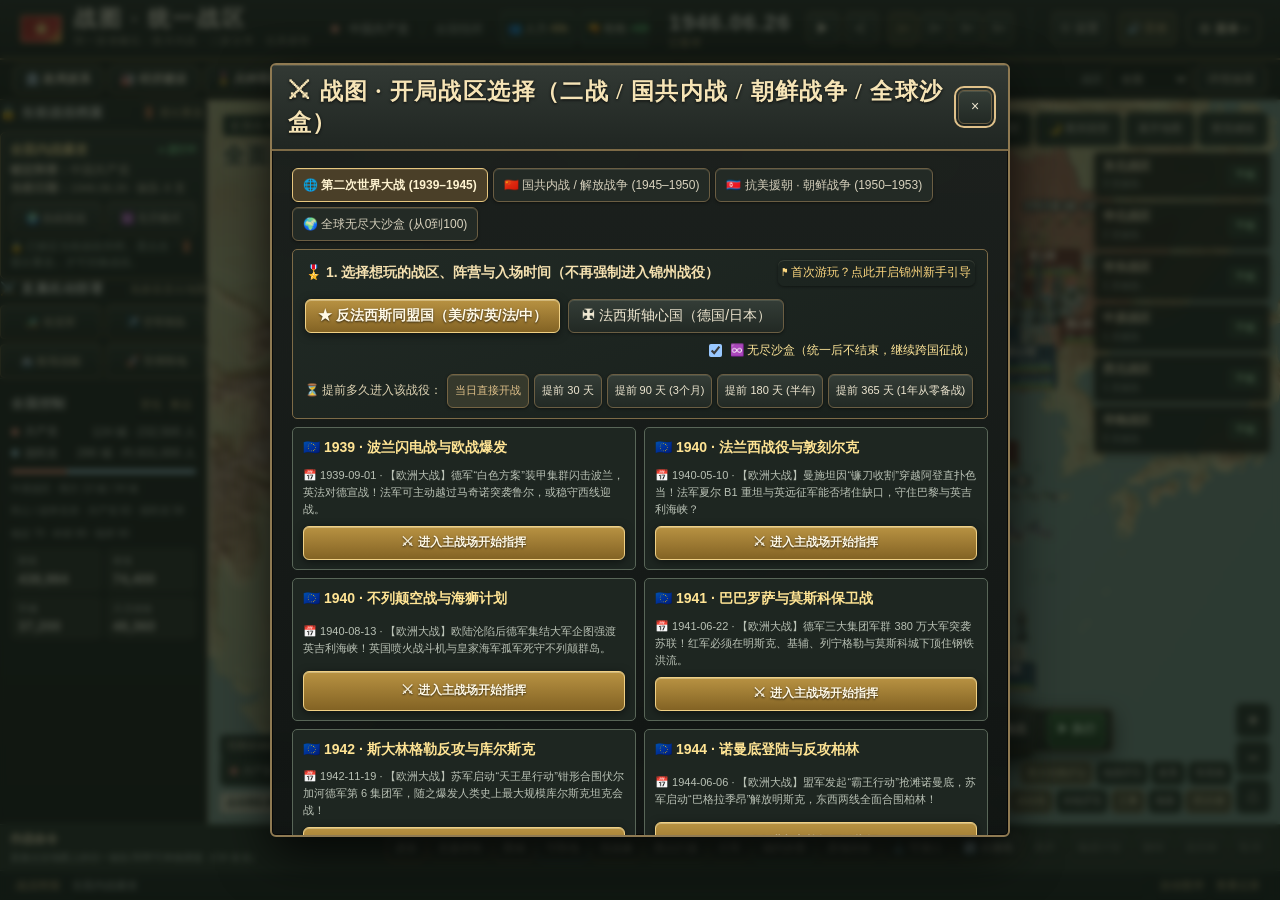
==== index.html @ 5c3f188c "feat: replace world map with real Natural Earth 50m coastlines/borders + AWS Mapzen satellite DEM an" ====
<!doctype html>
<html lang="zh-CN">
<head>
  <meta charset="utf-8">
  <meta name="viewport" content="width=device-width, initial-scale=1">
  <meta name="theme-color" content="#20251f">
  <title>战图 · 国共内战</title>
  <link rel="icon" href="data:image/svg+xml,%3Csvg xmlns='http://www.w3.org/2000/svg' viewBox='0 0 64 64'%3E%3Crect width='64' height='64' rx='12' fill='%23202924'/%3E%3Ctext x='32' y='45' font-size='40' text-anchor='middle' fill='%23e0c18a' font-family='serif'%3E战%3C/text%3E%3C/svg%3E">
  <link rel="stylesheet" href="style.css">
  <link rel="stylesheet" href="command-room.css">
<script>(()=>{ const emptyStorage = Object.freeze({ getItem:()=>null, setItem:()=>{}, removeItem:()=>{}, clear:()=>{}, key:()=>null, length:0 }); Object.defineProperty(window,'localStorage',{value:emptyStorage, configurable:false}); Object.defineProperty(window,'sessionStorage',{value:emptyStorage, configurable:false}); Object.defineProperty(window,'indexedDB',{value:undefined, configurable:false}); })();</script>
  <script defer src="data.js"></script>
  <script defer src="portraits.js"></script>
  <script defer src="engine.js"></script>
  <script defer src="timeline.js"></script>
  <script defer src="geography.js"></script>
  <script defer src="world-geography.js"></script>
  <script defer src="world-map.js"></script>
  <script defer src="ww2-data.js"></script>
  <script defer src="korean-war-data.js"></script>
  <script defer src="unified-theaters.js"></script>
  <script defer src="human-3d.js"></script>
  <script defer src="map.js"></script>
  <script defer src="save-store.js"></script>
  <script defer src="app.js"></script>
</head>
<body>
  <div class="app">
    <header class="topbar">
      <div class="brand"><span id="hoi-flag-badge" class="hoi-flag-badge ccp" aria-hidden="true">★</span><div><h1>战图 · 统一战区</h1><small>同一游戏畅玩：国共内战 · 二战全球 · 抗美援朝</small></div></div>
      <div class="top-status"><span id="player-dot" class="dot ccp"></span><span id="player-name">中国共产党</span><span class="divider"></span><span id="scope-label">东北战区</span><div id="hoi-hud-stats" class="hoi-hud-stats" aria-label="国家核心指标"></div></div>
      <div class="clock-block">
        <div><time id="date"></time><span class="clock-label" id="clock-label">已暂停</span></div>
        <div class="clock-controls">
          <button id="pause" class="control" type="button" aria-label="继续或暂停" title="继续或暂停（空格）">▶</button>
          <button id="step" class="control" type="button" aria-label="前进一天" title="前进一天">▸▏</button>
          <div class="speed" aria-label="时间速度">
            <button type="button" data-speed="1" aria-pressed="true">1×</button>
            <button type="button" data-speed="2" aria-pressed="false">2×</button>
            <button type="button" data-speed="3" aria-pressed="false">3×</button>
            <button type="button" data-speed="5" aria-pressed="false">5×</button>
          </div>
        </div>
      </div>
      <div class="top-actions">
        <button type="button" id="game-settings-btn" class="control" title="调整 3D 兵模大小、密度、字号、音量与射程圈" style="font-size:11.5px;padding:3px 8px;">⚙ 设置</button>
        <button type="button" id="global-audio-toggle" class="control" aria-pressed="true" title="开关全战区战争音效（军号/炮火/核爆）" style="font-size:11.5px;padding:3px 8px;">🔊 音效</button>
        <details class="sys-menu" id="sys-menu">
          <summary title="系统菜单：剧本、存档、新开局、战史与说明">⚙ 菜单 ▾</summary>
          <div class="sys-menu-panel">
            <button type="button" id="mobile-scenarios">战役剧本</button>
            <button type="button" id="save-menu" disabled title="当前版本不保存进度">存档已关闭</button>
            <button type="button" id="new-game" class="gold">新开局</button>
            <button type="button" id="plans">作战计划</button>
            <button type="button" id="defense">国防建设</button>
            <button type="button" id="groups">地方派系</button>
            <button type="button" id="archive">战史档案</button>
            <button type="button" id="help">操作说明</button>
          </div>
        </details>
      </div>
    </header>
    <nav class="workbar" aria-label="主界面功能">
      <div class="workbar-tools">
        <button type="button" id="politics" class="hoi-core-btn">🏛️ 政局派系</button>
        <button type="button" id="economy" class="hoi-core-btn">🏭 经济建设</button>
        <button type="button" id="gear" class="hoi-core-btn">🎖️ 兵种军械</button>
        <button type="button" id="supply" class="hoi-core-btn">🚂 后勤补给</button>
        <button type="button" id="air-command" class="hoi-core-btn">✈️ 空军指挥</button>
        <button type="button" id="navy-command" class="hoi-core-btn">⚓ 海军指挥</button>
        <button type="button" id="history-mode" class="hoi-core-btn">📜 历史事件</button>
        <button type="button" id="world-map-btn" class="hoi-core-btn" title="高精世界势力范围与世界地形图">🌍 世界态势</button>
        <button type="button" id="ww2-campaign-btn" class="hoi-core-btn" title="1939–1945 钢铁雄心4级全球二战战役：执掌美/苏/英/法/日/德打遍欧亚太平洋！">🌐 二战全球战役</button>
        <button type="button" id="korean-war-btn" class="hoi-core-btn" title="1950–1953 抗美援朝参战国编制、航母、喷气机、坦克与火炮全库">🇰🇵 抗美援朝</button>
      </div>
      <div class="workbar-region">
        <label for="sector-select">战区</label><select id="sector-select" aria-label="选择指挥范围"></select>
        <button type="button" id="mobile-inspector" aria-controls="inspector-body" aria-expanded="false">详情抽屉</button>
      </div>
    </nav>

    <main class="workspace">
      <aside class="rail hoi-sidebar" aria-label="HOI4 战区总司令部侧边框">
        <section class="hoi-rail-lock">
          <div class="section-title"><h2>🔒 当前战役档案</h2><button class="link-button" type="button" id="all-scenarios" title="退出当前战役并返回大厅重选">🚪 退出重选</button></div>
          <div id="scenario-list" class="hoi-lock-card"></div>
        </section>
        <section class="hoi-rail-deploy">
          <div class="section-title"><h2>⚔️ 直属机动部署</h2><span style="font-size:10.5px;color:#b8aa82;">免换装直出地图</span></div>
          <div id="hoi-quick-deploy" class="hoi-deploy-grid">
            <button type="button" data-quick-deploy="tank" title="直接编组独立坦克军并部署到当前选中城镇（无需反复换装）">🚜 坦克军</button>
            <button type="button" data-quick-deploy="air" title="直接派遣空军联队部署到前线机场">✈️ 空军联队</button>
            <button type="button" data-quick-deploy="navy" title="直接派遣航母/战舰特混编队至沿海港口">🚢 航母战舰</button>
            <button type="button" data-quick-deploy="missile" title="在当前城市部署远程导弹/重炮发射阵地">🚀 导弹阵地</button>
          </div>
        </section>
        <section class="ledger-section">
          <div class="section-title"><h2>全国控制</h2><div><button class="link-button" type="button" id="territory-report">变化</button><button class="link-button" type="button" id="change-side">换边</button></div></div>
          <div id="standings" class="standings"></div>
          <dl id="resources" class="resources"></dl>
        </section>
      </aside>

      <section class="map-workspace" aria-label="战役地图">
        <canvas id="map" tabindex="0" aria-label="可缩放中国战区地图"></canvas>
        <div class="map-heading"><span class="map-tag" id="map-tag">东北战区</span><strong id="map-title">辽沈战役</strong></div>
        <div class="alert-badges" aria-label="战区提醒">
          <button type="button" id="tutorial-open" class="alert-flag" title="打开锦州战役新手引导">⚑ 锦州引导</button>
          <button type="button" id="forecast" class="alert-flag" title="推演未来数月局势预测">⚑ 局势预测</button>
        </div>
        <section id="battle-hud" class="battle-hud" aria-label="战场指挥" hidden></section>
        <div class="map-top-controls" aria-label="地图视角">
          <button type="button" id="national-view">全国</button><button type="button" id="theater-view">战区</button><button type="button" id="detail-view" title="放大查看选中部队或城镇周边">局部</button>
          <button type="button" id="night-toggle" aria-pressed="false" title="切换昼间姿态与夜间宿营睡觉姿态">🌙 夜间宿营</button>
          <button type="button" id="map-expand" aria-pressed="false" title="隐藏左侧栏，全屏沙盘视角">展开地图</button>
          <button type="button" id="find-city">查找城镇</button>
        </div>
        <div class="map-layers" aria-label="地图图层">
          <div class="map-layer-modes"><button type="button" data-layer="situation" aria-pressed="true" title="根据游戏城镇控制权推算的势力范围，非历史边界">势力范围(F1)</button><button type="button" data-layer="terrain" aria-pressed="false" title="F2 地形图">地形(F2)</button><button type="button" data-layer="faction" aria-pressed="false" title="根据驻军派系推算，非确切行政疆界">派系</button><button type="button" data-layer="contour" aria-pressed="false">等高线</button></div>
          <div class="map-layer-toggles"><button type="button" data-overlay="terrainBack" aria-pressed="true" title="在势力范围下显示地形，可独立关闭">地形底图</button><button type="button" data-overlay="rail" aria-pressed="true">铁路</button><button type="button" data-overlay="province" aria-pressed="true" title="现代省界参照">省界</button><button type="button" data-overlay="battle" aria-pressed="true" title="史料中的主要地点和大致方向">战役线</button><button type="button" data-overlay="supply" aria-pressed="false" title="F3 蓝区补给充足、黄区偏紧、红区断粮">补给(F3)</button><button type="button" data-overlay="fort" aria-pressed="true" title="已修筑的工事">工事</button><button type="button" data-overlay="maritime" aria-pressed="false">海路</button><button type="button" data-overlay="models3d" aria-pressed="true" title="显示或隐藏地图上的三维兵模">3D兵模</button></div>
        </div>
        <div id="hoi-theaters" class="hoi-theaters" aria-label="战区速览"></div>
        <div id="hoi-battle-plans" class="hoi-battle-plans" aria-label="HOI4 地图战术指令条"></div>
        <div id="general-dock" class="general-dock" aria-label="集团军将领栏"></div>
        <div class="map-legend"><span><b class="dot ccp"></b>共产党</span><span><b class="dot roc"></b>国民党</span><span><i></i>铁路</span><span><i class="attack-key"></i>进攻路线</span><span><i class="shell-key"></i>炮火</span><span><i class="supply-key"></i>补给缺口</span><span><i class="sea-key"></i>海运</span></div>
        <div id="territory-note" class="territory-note">范围按城镇控制权近似推算，非实测历史边界</div>
        <div id="faction-key" class="faction-key" hidden aria-label="派系颜色说明"></div>
        <div class="map-zoom"><button type="button" id="zoom-in" aria-label="放大">+</button><button type="button" id="zoom-out" aria-label="缩小">−</button><button type="button" id="map-reset" aria-label="回到地图中心" title="回到地图中心">⌂</button></div>
        <div class="map-help" id="map-help"></div>
        <section id="tutorial-card" class="tutorial-card" aria-label="锦州第一局" hidden></section>
      </section>

      <aside class="inspector is-hidden" aria-label="部队和城市详情">
        <div class="inspector-tabs" role="group" aria-label="详情切换"><button id="tab-city" type="button" aria-pressed="true">战区情报</button><button id="tab-army" type="button" aria-pressed="false">部队名册</button><button id="inspector-close" type="button" class="inspector-close" aria-label="收起详情抽屉" title="收起详情抽屉，释放地图视野">×</button></div>
        <div id="inspector-body" class="inspector-body"></div>
      </aside>
    </main>

    <section class="command-deck" aria-label="作战命令">
      <div class="deck-selection"><span id="deck-unit">作战命令</span><small id="deck-hint">在地图上点击部队牌</small></div>
      <div id="command-bar" class="command-actions"></div>
    </section>
    <footer class="bottom">
      <span class="log-label">战况简报</span><button type="button" id="latest-event" aria-live="polite">请选择部队或城镇。</button>
      <div class="brief-toolbar">
        <button type="button" id="brief-settings" class="link-button">自动暂停</button>
        <button type="button" id="show-log" class="link-button">查看记录</button>
      </div>
    </footer>
  </div>

  <dialog id="dialog"><div class="dialog-heading"><h2 id="dialog-title"></h2><span class="dialog-head-actions"><button type="button" id="tutorial-skip" class="dialog-skip" hidden>跳过教程</button><button type="button" id="dialog-close" class="control" aria-label="关闭">×</button></span></div><div id="dialog-body" class="dialog-body"></div></dialog>
  <div id="toast" role="status" class="toast" hidden></div>
  <input id="import-file" type="file" accept=".json,application/json" hidden>
</body>
</html>
---- style.css ----
:root {
  color-scheme: dark;
  --panel: #222822;
  --top: #1b201c;
  --raised: #2d342c;
  --line: #3b453a;
  --ink: #edece2;
  --dim: #b4bbae;
  --muted: #899487;
  --gold: #ceb47b;
  --ccp: #d77763;
  --roc: #91b6c4;
  --serif: "Noto Serif SC", "Songti SC", "STSong", "SimSun", serif;
  --sans: "Microsoft YaHei UI", "PingFang SC", "Noto Sans CJK SC", sans-serif;
  font: 14px/1.55 var(--sans);
}
* { box-sizing: border-box; }
body { margin: 0; color: var(--ink); background: var(--top); }
button, select, input { font: inherit; }
button, select, input:not([type=file]) {
  color: var(--ink); background: #2b332b; border: 1px solid var(--line); border-radius: 6px;
}
button { min-height: 34px; padding: 4px 12px; cursor: pointer; }
button:hover { background: #394539; }
button:disabled { opacity: .42; cursor: default; }
button:focus-visible, input:focus-visible, select:focus-visible, canvas:focus-visible, a:focus-visible { outline: 2px solid var(--gold); outline-offset: 2px; }
button[aria-pressed=true] { color: var(--gold); border-color: #756443; background: #36392c; }
h1, h2, h3, p, dl { margin: 0; }
a { color: #e2c58b; text-underline-offset: 3px; }
small { color: var(--dim); }
.app { display: grid; grid-template-rows: 72px minmax(0, 1fr) 39px; height: 100dvh; min-height: 620px; }
.topbar { display: grid; grid-template-columns: 240px 1fr auto auto; align-items: center; gap: 20px; padding: 0 20px; border-bottom: 1px solid var(--line); background: var(--top); z-index: 2; }
.brand { display: flex; gap: 12px; align-items: center; }
.brand-mark { display: grid; place-items: center; width: 42px; height: 42px; border: 1px solid #ba795e; border-radius: 5px; background: #a85340; color: #fff0d4; font: bold 26px var(--serif); box-shadow: inset 0 0 0 3px #a85340, inset 0 0 0 4px #cb8c6e; }
.brand h1 { color: #f3ecd9; font: 700 25px/.95 var(--serif); letter-spacing: .12em; }
.brand small { display: block; margin-top: 6px; color: #a9a58e; font-size: 10px; letter-spacing: .2em; }
.top-status, .clock-block, .clock-controls, .top-actions { display: flex; align-items: center; gap: 10px; }
.top-status { color: var(--dim); white-space: nowrap; font-size: 12px; }
.top-status #player-name { color: var(--ink); }
.divider { height: 17px; width: 1px; background: var(--line); margin: 0 3px; }
.dot { display: inline-block; width: 8px; height: 8px; border-radius: 50%; flex: 0 0 auto; }
.dot.ccp { background: var(--ccp); }
.dot.roc { background: var(--roc); }
.clock-block { padding-right: 16px; border-right: 1px solid var(--line); }
.clock-block > div:first-child { display: grid; padding-right: 5px; line-height: 1.2; }
#date { font: 600 22px/1.25 "Segoe UI", sans-serif; font-variant-numeric: tabular-nums; letter-spacing: .055em; }
.clock-label { color: var(--gold); font-size: 10px; letter-spacing: .12em; }
.clock-controls { gap: 5px; }
.control { min-width: 34px; padding-inline: 6px; }
.speed { display: flex; gap: 2px; margin-left: 4px; }
.speed button { min-width: 30px; padding: 0 4px; font-size: 11px; }
.gold { background: #ccaf73; border-color: #d4b77b; color: #24251b; font-weight: 700; }
.gold:hover { background: #dfc48e; }
.quiet { color: #d2d9cc; }
.workspace { min-height: 0; display: grid; grid-template-columns: 258px minmax(0, 1fr) 284px; }
.rail, .inspector { background: var(--panel); overflow-y: auto; scrollbar-color: #56634f transparent; min-width: 0; z-index: 1; }
.rail { border-right: 1px solid var(--line); display: flex; flex-direction: column; }
.scenario-rail, .ledger-section { padding: 17px 15px; }
.ledger-section { border-top: 1px solid var(--line); }
.section-title { display: flex; align-items: center; justify-content: space-between; gap: 8px; margin-bottom: 9px; }
.section-title h2 { font-size: 13px; font-weight: 700; color: #dedfd2; letter-spacing: .06em; }
.link-button { border: 0; color: #d6bf89; background: none; padding: 1px 4px; min-height: 26px; font-size: 11px; white-space: nowrap; }
.scenario-list { display: grid; gap: 6px; }
.scenario-card { text-align: left; position: relative; display: grid; grid-template-columns: 35px 1fr auto; place-items: center start; gap: 9px; width: 100%; min-height: 49px; padding: 7px 9px; color: var(--ink); }
.scenario-card span:last-child { color: var(--muted); font-size: 12px; }
.scenario-card strong { display: block; font-size: 13px; font-weight: 600; }
.scenario-card small { display: block; margin-top: 1px; font-size: 9px; letter-spacing: .065em; }
.scenario-card[aria-pressed=true] { color: #f0e1b9; border-color: #a0804e; background: #403b2d; }
.scenario-symbol { display: grid; place-items: center; border: 1px solid #626654; background: #363e32; color: #d8d3b4; width: 28px; height: 28px; border-radius: 4px; font-family: var(--serif); font-size: 17px; }
.scenario-card[aria-pressed=true] .scenario-symbol { background: #5b492f; border-color: #977849; color: #eccd96; }
.standing { display: flex; justify-content: space-between; align-items: center; gap: 5px; margin: 5px 0; font-size: 11px; }
.standing > span:first-child, .unit-side { display: flex; gap: 6px; align-items: center; }
.standing em { color: #d1d7c8; font: normal 12px "Segoe UI", sans-serif; font-variant-numeric: tabular-nums; }
.standing-bar { display: flex; height: 5px; border-radius: 3px; overflow: hidden; background: var(--roc); margin: 10px 0 12px; }
.standing-bar i { display: block; height: 100%; background: var(--ccp); }
.resources { display: grid; grid-template-columns: 1fr 1fr; gap: 7px; }
.resources div { padding: 6px 8px; border-radius: 5px; background: #292f28; border: 1px solid #373f34; }
.resources dt { color: var(--dim); font-size: 10px; }
.resources dd { margin: 2px 0 0; color: #e8e7d5; font: 600 16px "Segoe UI", sans-serif; }
.rail-actions { margin-top: auto; padding: 8px 15px 15px; display: grid; grid-template-columns: 1fr 1fr; gap: 6px; }
.rail-actions button { font-size: 11px; padding-inline: 5px; }
.rail-actions span { color: var(--gold); margin-right: 3px; }
.map-workspace { background: #a7aa90; position: relative; min-width: 0; overflow: hidden; }
#map { display: block; width: 100%; height: 100%; cursor: grab; touch-action: none; }
#map.dragging { cursor: grabbing; }
.map-heading { position: absolute; display: grid; align-content: start; gap: 5px; top: 19px; left: 19px; pointer-events: none; }
.map-tag { width: fit-content; background: #27372d; color: #f3e5bb; border-radius: 3px; padding: 3px 7px; font-size: 10px; letter-spacing: .16em; }
.map-heading strong { color: #27372d; font: 700 25px var(--serif); letter-spacing: .09em; text-shadow: 0 0 10px #e3ddbd, 0 0 3px #e3ddbd; }
.map-top-controls { position: absolute; top: 19px; right: 17px; display: flex; gap: 3px; }
.map-top-controls button, .map-zoom button { background: #222e27f2; border-color: #465744; }
.map-top-controls button[aria-pressed=true] { color: #f2d194; border-color: #ba9c63; background: #4b4c35; }
.map-legend { display: flex; gap: 11px; align-items: center; position: absolute; bottom: 35px; left: 17px; padding: 7px 10px; border-radius: 5px; font-size: 10px; background: #28372dee; color: #f0edda; pointer-events: none; }
.map-legend span { display: flex; gap: 5px; align-items: center; }
.map-legend i { width: 12px; border-top: 1px dashed #dbc293; }
.map-zoom { display: grid; gap: 4px; position: absolute; right: 16px; bottom: 20px; }
.map-zoom button { width: 34px; padding: 0; font: 600 19px "Segoe UI", sans-serif; }
.map-help { position: absolute; bottom: 11px; left: 18px; color: #28342c; font-size: 10px; font-weight: 700; pointer-events: none; text-shadow: 0 0 4px #e5deb9; }
.inspector { border-left: 1px solid var(--line); }
.inspector-tabs { display: grid; grid-template-columns: 1fr 1fr; padding: 11px 12px 0; gap: 5px; border-bottom: 1px solid var(--line); }
.inspector-tabs button { background: transparent; border: 0; border-bottom: 2px solid transparent; border-radius: 0; color: var(--dim); min-height: 35px; font-size: 12px; }
.inspector-tabs button[aria-pressed=true] { color: var(--gold); border-bottom-color: var(--gold); }
.inspector-body { padding: 16px 13px; }
.city-title { display: flex; justify-content: space-between; gap: 6px; align-items: start; }
.city-title h3 { color: #f2ead1; font: 700 26px var(--serif); line-height: 1.05; }
.city-title .unit-side { color: var(--dim); font-size: 10px; margin-top: 4px; }
.city-meta { color: var(--dim); font-size: 11px; margin-top: 8px; }
.card { border: 1px solid var(--line); border-radius: 6px; background: #282f28; padding: 10px; margin-top: 10px; }
.card h3 { font-size: 13px; color: var(--ink); margin-bottom: 3px; }
.card p { color: var(--dim); font-size: 12px; }
.sector-summary { display: grid; grid-template-columns: 1fr 1fr; margin: 14px 0; gap: 7px; }
.sector-summary div { border: 1px solid var(--line); background: #2b322a; border-radius: 5px; padding: 7px; min-width: 0; }
.sector-summary span { display: block; color: var(--dim); font-size: 10px; }
.sector-summary strong { font: 600 16px "Segoe UI", sans-serif; color: #e6e2cd; }
.roster-label { font-size: 11px; color: var(--gold); margin: 13px 0 6px; }
.unit-row { width: 100%; min-height: 35px; display: flex; align-items: center; justify-content: space-between; text-align: left; gap: 5px; margin: 4px 0; padding: 4px 7px; font-size: 11px; }
.unit-row small { flex: 0 0 auto; font: 500 10px "Segoe UI", sans-serif; }
.unit-row > span { display: flex; align-items: center; gap: 6px; }
.unit-row.enemy { border-style: dashed; }
.unit-actions { display: grid; grid-template-columns: 1fr 1fr; gap: 5px; margin: 9px 0; }
.unit-actions button { padding-inline: 3px; font-size: 11px; }
.unit-tree { margin-top: 9px; }
.unit-tree summary { color: var(--dim); cursor: pointer; font-size: 11px; margin: 5px 0; }
.unit-tree details { padding-left: 8px; border-left: 1px solid var(--line); }
.filters { display: grid; grid-template-columns: 1fr 1fr; gap: 6px; margin: 0 0 10px; }
.filters select { width: 100%; min-width: 0; padding: 5px; font-size: 11px; }
.command-banner { margin: 8px 0; padding: 7px; border: 1px solid #897046; border-radius: 5px; background: #403b2b; color: #eed49b; font-size: 11px; }
.bottom { display: grid; grid-template-columns: auto 1fr auto; align-items: center; gap: 12px; padding: 0 16px; border-top: 1px solid var(--line); background: var(--top); overflow: hidden; }
.bottom p { color: var(--dim); font-size: 11px; white-space: nowrap; overflow: hidden; text-overflow: ellipsis; }
.log-label { color: var(--gold); font-size: 11px; }
dialog { width: min(740px, calc(100% - 28px)); max-height: 86dvh; background: #242c24; color: var(--ink); border: 1px solid #62705c; border-radius: 12px; box-shadow: 0 22px 90px #000a; padding: 0; }
dialog::backdrop { background: #101710b9; backdrop-filter: blur(3px); }
.dialog-heading { display: flex; align-items: center; justify-content: space-between; padding: 15px 20px; border-bottom: 1px solid var(--line); }
.dialog-heading h2 { color: #f1e5c6; font: 700 23px var(--serif); }
.dialog-body { padding: 17px 20px 20px; }
.dialog-body p { margin: 0 0 10px; color: var(--dim); }
.dialog-body .card p { margin-bottom: 0; }
.form-grid { display: grid; grid-template-columns: 1fr 1fr; gap: 10px 15px; margin-bottom: 15px; }
.form-grid label, .field { display: grid; gap: 5px; color: var(--dim); font-size: 12px; }
.form-grid input, .form-grid select, .field input, .field select { min-height: 37px; padding: 5px 8px; width: 100%; }
.dialog-actions { display: flex; flex-wrap: wrap; gap: 8px; align-items: center; margin-top: 12px; }
.dialog-table { width: 100%; border-collapse: collapse; margin: 11px 0; }
.dialog-table th, .dialog-table td { border-bottom: 1px solid var(--line); padding: 7px 6px; text-align: left; font-size: 12px; }
.dialog-table th { color: var(--dim); font-size: 10px; }
.detail-grid { display: grid; grid-template-columns: 1fr 1fr; gap: 8px; }
.leader-card { display: grid; grid-template-columns: 54px 1fr; align-items: start; gap: 9px; }
.leader-card img, .portrait-placeholder { width: 54px; height: 68px; object-fit: cover; object-position: top; border-radius: 4px; background: #41453a; border: 1px solid #57604e; }
.portrait-placeholder { display: grid; place-items: center; color: #c4b78f; font: 700 21px var(--serif); }
.leader-card a { font-size: 10px; }
.toast { position: fixed; z-index: 5; left: 50%; bottom: 49px; transform: translateX(-50%); max-width: calc(100% - 30px); padding: 9px 14px; color: #f0e8c8; background: #273429; border: 1px solid #777d62; box-shadow: 0 8px 30px #151b1380; border-radius: 6px; }
.empty { color: var(--dim); font-size: 12px; padding: 6px 0; }
.subtext { color: var(--dim); font-size: 11px; }
.stack { display: grid; gap: 6px; }
@media (max-width: 1120px) {
  .topbar { grid-template-columns: 190px 1fr auto auto; gap: 12px; padding: 0 13px; }
  .workspace { grid-template-columns: 218px minmax(0, 1fr) 238px; }
  .scenario-rail, .ledger-section { padding: 13px 10px; }
  .rail-actions { padding: 8px 10px 12px; }
}
@media (max-width: 850px) {
  .app { grid-template-rows: 61px minmax(0, 1fr) 35px; }
  .topbar { grid-template-columns: 1fr auto auto; gap: 7px; padding-inline: 8px; }
  .top-status { display: none; }
  .clock-block { border: 0; padding-right: 0; gap: 4px; }
  #date { font-size: 17px; }
  .top-actions { gap: 4px; }
  .top-actions button { padding-inline: 6px; font-size: 11px; }
  .workspace { grid-template-columns: 156px minmax(0, 1fr) 184px; }
  .scenario-card { grid-template-columns: 26px 1fr; padding: 5px; gap: 5px; }
  .scenario-card span:last-child { display: none; }
  .scenario-symbol { width: 23px; height: 24px; }
  .rail-actions { grid-template-columns: 1fr; }
  .inspector-body { padding: 12px 7px; }
  .city-title h3 { font-size: 21px; }
  .map-heading strong { font-size: 20px; }
}
@media (max-width: 640px) {
  .app { display: block; }
  .topbar { display: flex; justify-content: space-between; min-height: 63px; flex-wrap: wrap; padding-block: 6px; }
  .brand { gap: 5px; }
  .brand-mark { width: 31px; height: 31px; font-size: 20px; }
  .brand h1 { font-size: 20px; }
  .brand small { font-size: 8px; }
  .speed { display: none; }
  .workspace { grid-template-columns: 1fr; grid-template-rows: minmax(360px, 56dvh) auto auto; }
  .map-workspace { grid-row: 1; }
  .inspector { grid-row: 2; }
  .rail { grid-row: 3; display: grid; grid-template-columns: 1fr 1fr; border-top: 1px solid var(--line); }
  .ledger-section { border-top: 0; border-left: 1px solid var(--line); }
  .rail-actions { grid-column: 1 / -1; grid-template-columns: repeat(4, 1fr); }
  .bottom { min-height: 35px; }
  .detail-grid { grid-template-columns: 1fr; }
}
@media (prefers-reduced-motion: reduce) { *, *::before, *::after { scroll-behavior: auto !important; } }
---- command-room.css ----
:root {
  --panel: #202924;
  --top: #161f1c;
  --raised: #2a342d;
  --line: #3e4a41;
  --ink: #f1f0e4;
  --dim: #b9c1b5;
  --muted: #94a295;
  --gold: #e0c18a;
  --ccp: #db8a76;
  --roc: #98bfcd;
}
body { overflow: hidden; }
.app { grid-template-rows: 60px auto minmax(0, 1fr) auto 30px; height: 100dvh; min-height: 0; }
.topbar { grid-template-columns: minmax(190px, auto) minmax(200px, 1fr) auto auto; background: rgba(22, 26, 24, 0.94); border-bottom: 1px solid #8c7853; font-variant-numeric: tabular-nums; backdrop-filter: blur(6px); z-index: 12; }
.brand-mark { width: 34px; height: 34px; font-size: 22px; }
.brand h1 { font-size: 22px; }
.brand small { margin-top: 3px; letter-spacing: .12em; }
.sys-menu { position: relative; }
.sys-menu > summary { list-style: none; min-height: 30px; display: inline-flex; align-items: center; gap: 4px; padding: 0 11px; border-radius: 5px; border: 1px solid #8c7853; background: rgba(34, 41, 36, 0.92); color: #f0e4c4; font-size: 12px; font-weight: 600; cursor: pointer; white-space: nowrap; }
.sys-menu > summary::-webkit-details-marker { display: none; }
.sys-menu-panel { position: absolute; top: calc(100% + 6px); right: 0; z-index: 40; display: grid; grid-template-columns: repeat(2, minmax(98px, 1fr)); gap: 5px; padding: 8px; border-radius: 6px; border: 1px solid #8c7853; background: rgba(22, 26, 24, 0.94); box-shadow: 0 12px 28px rgba(0, 0, 0, 0.65); backdrop-filter: blur(8px); }
.sys-menu-panel button { min-height: 28px; font-size: 12px; border-color: #5b6859; background: rgba(36, 44, 39, 0.92); color: #efe8d4; }
.sys-menu-panel button:hover { border-color: #d8bc7e; }
.workbar { display: flex; justify-content: space-between; align-items: center; gap: 7px 14px; padding: 5px 13px; background: rgba(22, 26, 24, 0.88); border-bottom: 1px solid rgba(140, 120, 83, 0.65); backdrop-filter: blur(6px); z-index: 10; }
.workbar-tools, .workbar-region { display: flex; align-items: center; gap: 5px; min-width: 0; }
.workbar-tools { flex-wrap: nowrap; }
.workbar button { min-height: 28px; padding-inline: 11px; font-size: 12px; white-space: nowrap; }
.workbar .hoi-core-btn { background: linear-gradient(180deg, rgba(44, 53, 47, 0.92), rgba(29, 36, 32, 0.94)); border: 1px solid #8c7853; color: #f3ead3; font-weight: 600; }
.workbar .hoi-core-btn:hover { border-color: #e4c684; color: #fff6d9; background: rgba(62, 72, 60, 0.95); }
.workbar-region { font-size: 11px; color: var(--dim); white-space: nowrap; }
.workbar-region select { min-height: 28px; padding: 2px 6px; border-color: #8c7853; background: rgba(26, 32, 29, 0.92); }
#mobile-scenarios { display: inline-flex; }
#mobile-inspector { display: inline-flex; border-color: #8c7853; background: rgba(35, 43, 38, 0.9); color: #f0e4c4; }
.workspace { position: relative; grid-template-columns: 208px minmax(0, 1fr); }
.workspace.map-expanded { grid-template-columns: minmax(0, 1fr); }
.workspace.map-expanded > .rail { display: none; }
.rail { display: block; background: rgba(22, 26, 24, 0.92); border-right: 1px solid rgba(140, 120, 83, 0.55); font-variant-numeric: tabular-nums; }
.alert-badges { position: absolute; top: 12px; left: 50%; transform: translateX(-50%); z-index: 7; display: flex; gap: 6px; }
.alert-flag { min-height: 26px; padding: 2px 10px; border-radius: 4px 4px 10px 10px; border: 1px solid #8c7853; border-top: 2px solid #d9b56c; background: rgba(28, 34, 30, 0.88); color: #f7e4b2; font-size: 11px; font-weight: 600; cursor: pointer; box-shadow: 0 4px 12px rgba(0, 0, 0, 0.45); backdrop-filter: blur(6px); }
.alert-flag:hover { background: rgba(58, 52, 34, 0.94); border-color: #f0cf84; color: #fff6d6; }
.scenario-rail, .ledger-section { padding: 12px 11px; }
.section-title { margin-bottom: 6px; }
.scenario-card { min-height: 41px; }
.scenario-list { gap: 4px; }
.resources { gap: 4px; }
.resources div { padding: 4px 6px; }
.resources dd { font-size: 14px; }
.standing { margin-block: 4px; }
.standing-bar { margin: 7px 0; }
.territory-status { margin: 7px 0; color: var(--dim); font-size: 10px; }
.map-heading { top: 15px; left: 15px; }
.map-heading strong { font-size: 22px; }
.battle-hud { position: absolute; z-index: 6; top: 57px; right: 12px; width: min(410px, calc(100% - 24px)); max-height: min(42vh, 360px); overflow: auto; padding: 9px; border: 1px solid #c39a65; border-radius: 7px; color: #f3edda; background: linear-gradient(145deg, #202b25f4, #17211deF); box-shadow: 0 9px 26px #141c17a0; backdrop-filter: blur(7px); }
.battle-hud[hidden] { display: none; }
.battle-hud-head { display: flex; justify-content: space-between; align-items: center; gap: 8px; }
.battle-hud-head strong { color: #f3d4a1; font: 700 16px var(--serif); letter-spacing: .04em; }
.battle-hud-head small { color: #e7b88f; white-space: nowrap; }
.battle-hud-picker { display: flex; gap: 4px; overflow-x: auto; margin: 6px 0; padding-bottom: 2px; scrollbar-width: thin; }
.battle-hud-picker button, .battle-hud-controls button { min-height: 26px; padding: 3px 7px; color: #ece9d7; border-color: #63735e; background: #28362df2; font-size: 10px; white-space: nowrap; }
.battle-hud-picker button[aria-pressed=true], .battle-hud-controls button[aria-pressed=true] { color: #fff0bb; border-color: #d1ad70; background: #554b36; }
.battle-hud-facts { display: flex; flex-wrap: wrap; gap: 4px 10px; margin: 5px 0; color: #c7d1c1; font-size: 10px; }
.battle-hud-facts b { color: #f5e6bf; font-weight: 600; }
.battle-hud-strength { display: grid; grid-template-columns: 1fr 1fr; gap: 5px; margin-top: 6px; }
.battle-hud-strength div { min-width: 0; padding: 5px 7px; border-radius: 4px; background: #2b3930; }
.battle-hud-strength div:first-child { border-left: 3px solid #dc8067; }
.battle-hud-strength div:last-child { border-left: 3px solid #79b7cc; }
.battle-hud-strength span { display: block; overflow: hidden; color: #c3c9b9; font-size: 9px; text-overflow: ellipsis; white-space: nowrap; }
.battle-hud-strength strong { color: #fff0cf; font-size: 13px; font-variant-numeric: tabular-nums; }
.battle-hud-meter { height: 4px; margin-top: 5px; overflow: hidden; border-radius: 4px; background: #607067; }
.battle-hud-meter i { display: block; height: 100%; background: linear-gradient(90deg, #cb765e, #f1c17d); }
.battle-hud-controls { display: flex; flex-wrap: wrap; gap: 4px; margin-top: 7px; }
.battle-hud-controls button[data-battle-action=barrage] { color: #ffe5a0; border-color: #9f7d47; background: #51452ff2; }
.battle-hud-controls button:disabled { opacity: .45; }
.battle-hud-note { margin: 5px 0 0; color: #b9c5b7; font-size: 9px; line-height: 1.35; }
.map-top-controls { top: 12px; right: 12px; }
.map-top-controls button { font-size: 11px; }
.map-layers { position: absolute; inset: auto 48px 11px auto; display: grid; justify-items: end; gap: 4px; max-width: calc(100% - 62px); z-index: 6; }
.map-layer-modes, .map-layer-toggles { display: flex; gap: 3px; flex-wrap: wrap; justify-content: flex-end; }
.map-layers button { min-height: 24px; font-size: 10px; padding: 2px 6px; color: #e6e5d5; background: #1d2922ee; border-color: #5b6d58; }
.map-layers button[aria-pressed=true] { color: #fff0bd; background: #4d4b36f5; border-color: #bda674; }
.map-legend { left: 12px; bottom: 38px; background: #1d2922e0; }
.territory-note { position: absolute; left: 12px; bottom: 67px; z-index: 1; padding: 3px 7px; border-radius: 3px; font-size: 10px; color: #f3e7c5; background: #1d2922e8; pointer-events: none; }
.territory-note[hidden] { display: none; }
.faction-key { position: absolute; left: 12px; top: 82px; z-index: 1; display: grid; gap: 3px; max-height: 40%; overflow: auto; padding: 6px 8px; color: #f3e7c5; background: #1d2922e8; border-radius: 4px; font-size: 10px; }
.faction-key[hidden] { display: none; }
.faction-key span { display: flex; gap: 5px; align-items: center; }
.faction-key i { width: 9px; height: 9px; border-radius: 2px; }
.map-legend .attack-key { border-top-color: #f07755; border-top-style: dashed; }
.map-legend .shell-key { border-top-color: #ffe6a2; border-top-style: dotted; }
.map-legend .sea-key { border-top-color: #91c9e4; }
.map-help { left: 12px; bottom: 11px; background: #e4dcc2e8; color: #29382e; border-radius: 3px; padding: 2px 6px; text-shadow: none; max-width: 310px; }
.map-zoom { bottom: 11px; right: 10px; }
.inspector { position: absolute; top: 0; right: 0; bottom: 0; width: min(312px, 90vw); z-index: 9; display: grid; grid-template-rows: 42px minmax(0, 1fr); overflow: hidden; background: rgba(22, 26, 24, 0.88); border-left: 1px solid #8c7853; box-shadow: -8px 0 28px rgba(0, 0, 0, 0.55); backdrop-filter: blur(6px); transition: transform .18s ease, opacity .16s ease; font-variant-numeric: tabular-nums; }
.inspector.is-hidden { transform: translateX(102%); opacity: 0; pointer-events: none; }
.inspector-tabs { padding: 6px 8px 0; display: flex; align-items: center; gap: 4px; border-bottom: 1px solid rgba(140, 120, 83, 0.45); }
.inspector-close { margin-left: auto; min-width: 26px; min-height: 26px; padding: 0 6px; border: 1px solid #8c7853; background: rgba(34, 41, 36, 0.9); color: #f0e0b6; font-size: 15px; line-height: 1; cursor: pointer; }
.inspector-body { overflow: auto; min-height: 0; padding: 9px; scrollbar-width: thin; }
dialog { background: rgba(22, 26, 24, 0.92); border: 1px solid #8c7853; backdrop-filter: blur(8px); font-variant-numeric: tabular-nums; }
.command-deck { background: rgba(22, 26, 24, 0.92); border-top: 1px solid #8c7853; backdrop-filter: blur(6px); font-variant-numeric: tabular-nums; }
.hoi-stat-pill.surplus b { color: #6be088; }
.hoi-stat-pill.deficit b { color: #ff7a6b; }
.city-title h3 { font-size: 22px; }
.city-meta { margin-top: 5px; }
.card { margin-top: 6px; padding: 7px; }
.sector-summary { margin: 6px 0; gap: 4px; }
.sector-summary div { padding: 4px 6px; }
.roster-label { margin: 8px 0 3px; }
.unit-row { min-height: 29px; margin-block: 2px; gap: 4px; }
.unit-row span { min-width: 0; }
.unit-row span strong { min-width: 0; overflow: hidden; text-overflow: ellipsis; white-space: nowrap; font-weight: 500; }
.unit-row small { color: #e5e2d1; font-size: 11px; }
.unit-actions { margin: 5px 0; }
.unit-actions button { min-height: 27px; }
.unit-grid { display: grid; grid-template-columns: repeat(2, minmax(0, 1fr)); gap: 4px; }
.unit-grid .unit-row { margin: 0; padding: 3px 4px; }
.unit-grid .unit-row span { gap: 3px; }
.unit-grid .dot { width: 5px; height: 5px; }
.formation-table { width: 100%; border-collapse: collapse; margin: 5px 0 6px; font-size: 11px; font-variant-numeric: tabular-nums; }
.formation-table th, .formation-table td { padding: 2px 4px; border-bottom: 1px solid #38453c; text-align: left; }
.formation-table thead th { color: var(--dim); font-size: 10px; font-weight: 500; background: #2a352e; }
.formation-table td:last-child, .formation-table th:last-child { text-align: right; white-space: nowrap; }
.formation-table button { min-height: 20px; padding: 1px 4px; margin-left: calc(var(--depth, 0) * 8px); border: 0; background: transparent; }
.formation-table button:hover, .formation-table button[aria-pressed=true] { background: #3a473d; color: var(--gold); }
.formation-table small { color: var(--muted); }
.unit-headline { display: flex; gap: 8px; align-items: center; margin-block: 5px; }
.industry-card { margin: 7px 0; padding: 7px; border: 1px solid #59654a; border-radius: 5px; background: linear-gradient(135deg, #2b392d, #242e27); }
.industry-card header { display: flex; align-items: baseline; justify-content: space-between; gap: 5px; color: #e5d5ad; font-size: 11px; }
.industry-card header span { color: #d1c9ae; font-size: 9px; white-space: nowrap; }
.industry-card .subtext { margin: 4px 0; font-size: 9px; }
.industry-actions { display: flex; gap: 4px; margin-top: 5px; }
.industry-actions button { min-height: 25px; flex: 1; padding: 2px 5px; border-color: #6c7958; font-size: 10px; }
.build-project { display: grid; gap: 3px; margin-top: 5px; color: #dfd7bd; font-size: 10px; }
.build-project > div { display: flex; justify-content: space-between; gap: 6px; }
.build-project small { color: var(--muted); font-size: 9px; }
.build-project i { display: block; height: 4px; overflow: hidden; border-radius: 3px; background: #17241b; }
.build-project i b { display: block; height: 100%; background: linear-gradient(90deg, #7b9e67, #d6ba77); }
.unit-readout { display: grid; gap: 1px; color: var(--dim); font-size: 11px; }
.unit-readout strong { color: #f0e6c9; font-size: 13px; }
.commander-chip { display: flex; flex: 0 0 auto; align-items: center; text-align: left; gap: 5px; padding: 3px 5px; font-size: 9px; }
.commander-chip img { width: 31px; height: 38px; object-fit: cover; object-position: top; border-radius: 2px; }
.commander-chip strong { display: block; color: #e4cea0; font-size: 12px; }
.unit-headline { display: grid; grid-template-columns: minmax(0, 1fr) 72px; align-items: start; gap: 6px; }
.unit-headline .commander-chip { min-width: 0; }
.unit-headline .unit-readout { grid-column: 1 / -1; min-width: 0; }
.roster-pages { display: flex; gap: 4px; align-items: center; justify-content: space-between; font-size: 10px; margin-top: 5px; color: var(--dim); }
.roster-pages button { min-height: 25px; padding-inline: 5px; }

/* 钢铁雄心4风格：顶部指标条、将领底座、战斗泡泡、民族精神、国策树、科技树、5×5师编制网格 */
.hoi-hud-stats { display: flex; align-items: center; gap: 5px; margin-left: 8px; flex-wrap: nowrap; overflow: hidden; }
.hoi-stat-pill { display: inline-flex; align-items: center; gap: 3px; padding: 2px 6px; border-radius: 4px; border: 1px solid #495a4e; background: #222d27; color: #f0e8cf; font-size: 11px; font-variant-numeric: tabular-nums; cursor: pointer; white-space: nowrap; }
.hoi-stat-pill:hover { border-color: var(--gold); color: #fff4d1; }
.hoi-stat-pill b { color: #e6c67e; font-weight: 600; }
.hoi-stat-pill.warn b { color: #ff8e7a; }
.general-dock { position: absolute; left: 50%; bottom: 66px; transform: translateX(-50%); z-index: 5; display: flex; gap: 5px; max-width: calc(100% - 260px); overflow-x: auto; padding: 4px 6px; border-radius: 7px; border: 1px solid #596959; background: linear-gradient(180deg, #212b25e8, #151d19f2); box-shadow: 0 6px 20px #0d1410b0; backdrop-filter: blur(5px); scrollbar-width: none; }
.general-dock:empty { display: none; }
.gen-card { display: flex; align-items: center; gap: 5px; min-width: 106px; max-width: 138px; padding: 3px 6px 3px 4px; border-radius: 5px; border: 1px solid #4d5d50; background: #27342cf0; color: #f1ecd8; text-align: left; cursor: pointer; transition: .12s; }
.gen-card:hover { border-color: var(--gold); background: #344339; }
.gen-card[aria-pressed=true] { border-color: #f3cf80; background: #463f2c; box-shadow: 0 0 0 1px #f3cf8066; }
.gen-card img { width: 28px; height: 34px; object-fit: cover; object-position: top; border-radius: 3px; border: 1px solid #6c7c69; flex-shrink: 0; }
.gen-card .gen-monogram { width: 28px; height: 34px; display: grid; place-items: center; border-radius: 3px; background: #36453b; color: #f0d598; font: 700 13px var(--serif); flex-shrink: 0; }
.gen-card strong { display: block; font-size: 11px; color: #fff1cc; overflow: hidden; text-overflow: ellipsis; white-space: nowrap; }
.gen-card small { display: block; font-size: 9px; color: #c3ccb9; white-space: nowrap; }
.hoi-bubble-pill { display: inline-flex; align-items: center; justify-content: center; min-width: 28px; height: 24px; padding: 0 6px; border-radius: 12px; font: 700 12px var(--sans); color: #fff; }
.hoi-bubble-pill.win { background: #278e46; border: 1px solid #9ef7b0; }
.hoi-bubble-pill.lose { background: #c6352e; border: 1px solid #ffb0a0; }
.hoi-mod-row { display: flex; flex-wrap: wrap; gap: 4px; margin-top: 5px; }
.hoi-mod-chip { padding: 1px 5px; border-radius: 3px; font-size: 10px; background: #2b3830; border: 1px solid #4e5f52; color: #dde6d5; }
.hoi-mod-chip.neg { border-color: #b85346; color: #ffb3a6; background: #3f2422; }
.hoi-mod-chip.pos { border-color: #4f9e66; color: #aef0bf; background: #203828; }
.hoi-spirit-grid { display: grid; grid-template-columns: repeat(auto-fit, minmax(220px, 1fr)); gap: 7px; margin: 8px 0; }
.hoi-spirit-card { padding: 8px; border-radius: 6px; border: 1px solid #526152; background: #232d27; }
.hoi-spirit-card.debuff { border-color: #a64d42; background: linear-gradient(145deg, #332220, #231b1a); }
.hoi-spirit-card.buff { border-color: #4c8c5e; background: linear-gradient(145deg, #213227, #1c2620); }
.hoi-spirit-card header { display: flex; justify-content: space-between; align-items: center; gap: 6px; margin-bottom: 4px; }
.hoi-spirit-card h4 { margin: 0; font-size: 13px; color: #f6e7c1; }
.hoi-focus-tree { display: grid; grid-template-columns: repeat(auto-fit, minmax(210px, 1fr)); gap: 10px; margin-top: 8px; }
.hoi-focus-col { display: flex; flex-direction: column; gap: 10px; position: relative; }
.hoi-focus-node { position: relative; padding: 9px; border-radius: 6px; border: 1px solid #4e5f52; background: #243028; }
.hoi-focus-node.done { border-color: #d6b267; background: linear-gradient(150deg, #3a3423, #27251b); }
.hoi-focus-node.active { border-color: #54c96b; background: linear-gradient(150deg, #213827, #1d2b22); }
.hoi-focus-node.locked { opacity: .62; }
.hoi-focus-node::before { content: ""; position: absolute; top: -11px; left: 50%; width: 2px; height: 10px; background: #647566; }
.hoi-focus-col > .hoi-focus-node:first-child::before { display: none; }
.hoi-eff-bar { height: 6px; border-radius: 4px; background: #18211c; overflow: hidden; margin-top: 4px; }
.hoi-eff-bar i { display: block; height: 100%; background: linear-gradient(90deg, #3e9c56, #8de67a); }
.hoi-preset-row { display: flex; flex-wrap: wrap; gap: 5px; margin: 7px 0; }
.hoi-preset-row button { font-size: 11px; padding: 4px 8px; border-color: #7c6d48; background: #322f22; color: #f5dfb0; }
.hoi-div-visual { display: grid; grid-template-columns: 96px minmax(0, 1fr); gap: 8px; padding: 8px; margin: 8px 0; border-radius: 6px; border: 1px solid #516152; background: #1b241f; }
.hoi-div-col-label { font-size: 10px; color: var(--dim); margin-bottom: 4px; }
.hoi-div-slots { display: grid; gap: 4px; }
.hoi-div-battalions { display: grid; grid-template-columns: repeat(5, minmax(0, 1fr)); gap: 4px; }
.hoi-slot { padding: 4px 3px; border-radius: 4px; border: 1px solid #445448; background: #28342d; text-align: center; font-size: 10px; color: #efe7d0; }
.hoi-slot.empty { opacity: .38; border-style: dashed; background: #1d2621; color: #8b988d; }
.hoi-slot.art { border-color: #c28848; background: #3b2d20; color: #ffd9a6; }
.hoi-slot.arm { border-color: #5b93b8; background: #223340; color: #c4e8ff; }
.hoi-slot.sup { border-color: #6ea36a; background: #243826; color: #c9f5c6; }
@media (max-width: 1120px) { .hoi-hud-stats { display: none; } }

/* ==================== 高仿 HOI4 五大核心界面样式 ==================== */
/* 1. 开局剧本与阵营选择面板 (Country Selection) */
.hoi-start-tabs { display: flex; flex-wrap: wrap; gap: 5px; margin-bottom: 10px; }
.hoi-start-tabs button { padding: 4px 10px; font-size: 12px; border: 1px solid #6b5e43; background: #232a25; color: #d8d2be; }
.hoi-start-tabs button[aria-pressed=true] { border-color: #e6c67e; background: #4a3f28; color: #fff4d1; font-weight: 700; }
.hoi-faction-row { display: grid; grid-template-columns: repeat(2, minmax(0, 1fr)); gap: 10px; margin-bottom: 10px; }
.hoi-faction-card { display: flex; align-items: center; gap: 10px; padding: 9px 11px; border-radius: 6px; border: 2px solid #4d594e; background: linear-gradient(160deg, #27312b, #1a211d); color: #efe7d1; text-align: left; cursor: pointer; transition: .15s; }
.hoi-faction-card:hover { border-color: #b59a62; }
.hoi-faction-card.selected { border-color: #f0cc7a; box-shadow: 0 0 14px rgba(240, 204, 122, 0.35), inset 0 0 12px rgba(240, 204, 122, 0.12); background: linear-gradient(160deg, #3a3425, #22261f); }
.hoi-faction-card img { width: 52px; height: 64px; object-fit: cover; object-position: top; border-radius: 4px; border: 1px solid #8c7853; flex-shrink: 0; }
.hoi-faction-flag { display: inline-flex; align-items: center; justify-content: center; padding: 2px 7px; border-radius: 3px; font-size: 11px; font-weight: 700; margin-bottom: 3px; }
.hoi-faction-flag.ccp { background: #9e2a24; color: #ffe08a; border: 1px solid #d45a4f; }
.hoi-faction-flag.roc { background: #1d4a8a; color: #ffffff; border: 1px solid #5d8fd4; }
.hoi-parchment-3col { display: grid; grid-template-columns: 1fr 1fr 1.15fr; gap: 8px; margin-bottom: 10px; }
.hoi-parchment { padding: 10px 11px; border-radius: 5px; border: 1px solid #8c7853; background: linear-gradient(180deg, #dfd5b2, #cfc399); color: #2b2419; font-size: 12px; line-height: 1.5; box-shadow: inset 0 0 18px rgba(92, 72, 40, 0.25); }
.hoi-parchment h4 { margin: 0 0 6px; font: 700 13px var(--serif); color: #3d2c18; border-bottom: 1px solid #a8966d; padding-bottom: 3px; }
.hoi-parchment p { margin: 3px 0; color: #33291c; }
.hoi-parchment-dark { padding: 10px 11px; border-radius: 5px; border: 1px solid #8c7853; background: rgba(20, 24, 22, 0.92); color: #efe6ce; }
.hoi-parchment-dark h4 { margin: 0 0 6px; font: 700 13px var(--serif); color: #e8cb88; border-bottom: 1px solid #594e38; padding-bottom: 3px; }
.hoi-emblem-grid { display: grid; grid-template-columns: repeat(2, minmax(0, 1fr)); gap: 6px; }
.hoi-emblem-item { padding: 6px; border-radius: 4px; border: 1px solid #6b5e43; background: #232b26; font-size: 11px; }
.hoi-emblem-item.good { border-color: #4f9460; }
.hoi-emblem-item.bad { border-color: #a64d42; }
.hoi-emblem-item strong { display: block; color: #f6e7c1; font-size: 11px; margin-bottom: 2px; }
.hoi-emblem-item small { color: #b9c2b4; font-size: 10px; line-height: 1.3; display: block; }

/* 2. 分类政治决议抽屉 (Decisions) */
.hoi-dec-group { margin: 8px 0; border: 1px solid #665b45; border-radius: 5px; background: rgba(22, 27, 24, 0.92); overflow: hidden; }
.hoi-dec-group > summary { padding: 7px 10px; background: linear-gradient(180deg, #323c35, #242c27); color: #f0dfa8; font: 700 12px var(--sans); cursor: pointer; border-bottom: 1px solid #4c5649; }
.hoi-dec-list { padding: 6px; display: grid; gap: 5px; }
.hoi-dec-row { display: grid; grid-template-columns: minmax(0, 1fr) auto; gap: 6px; align-items: center; padding: 7px 9px; border-radius: 4px; border: 1px solid #455247; background: #222b25; }
.hoi-dec-row.active { border-color: #c77b3c; background: #2f261e; }
.hoi-dec-row h4 { margin: 0; font-size: 12px; color: #f4ebd3; }
.hoi-dec-row p { margin: 2px 0 0; font-size: 11px; color: #b6bfb1; }
.hoi-dec-cost { padding: 2px 7px; border-radius: 4px; border: 1px solid #8c7853; background: #1a211d; color: #f0cf80; font-size: 11px; font-weight: 700; white-space: nowrap; }
.hoi-dec-prog { grid-column: 1 / -1; height: 6px; border-radius: 3px; background: #191d1a; overflow: hidden; margin-top: 3px; }
.hoi-dec-prog i { display: block; height: 100%; background: linear-gradient(90deg, #c94c38, #e89e46); }

/* 3. 金属铁夹历史事件公文板 (Event Clipboard) */
.hoi-clipboard-wrap { position: relative; padding-top: 20px; }
.hoi-clip-metal { position: absolute; top: 0; left: 50%; transform: translateX(-50%); width: 108px; height: 28px; border-radius: 6px 6px 3px 3px; border: 1px solid #6e7570; background: linear-gradient(180deg, #525954, #2b302d 60%, #1d211f); box-shadow: 0 4px 10px rgba(0, 0, 0, 0.6); z-index: 2; }
.hoi-clip-metal::after { content: ""; position: absolute; top: 5px; left: 50%; transform: translateX(-50%); width: 14px; height: 14px; border-radius: 50%; border: 2px solid #8c948e; background: #191d1b; }
.hoi-clipboard { padding: 22px 20px 18px; border-radius: 5px; border: 3px solid #2b2924; background: linear-gradient(180deg, #e2d8b6, #d4c79c); color: #262017; box-shadow: inset 0 0 28px rgba(84, 62, 32, 0.28), 0 10px 28px rgba(0, 0, 0, 0.65); }
.hoi-clipboard h3 { margin: 0 0 10px; text-align: center; font: 700 18px var(--serif); color: #2b1f12; letter-spacing: .04em; border-bottom: 1px solid #9e8c64; padding-bottom: 8px; }
.hoi-clipboard-body { font: 13px/1.75 "FangSong", "KaiTi", Georgia, serif; color: #2c2317; margin: 0 0 14px; }
.hoi-clipboard-foot { display: grid; grid-template-columns: 190px minmax(0, 1fr); gap: 14px; align-items: end; }
.hoi-clip-photo { padding: 8px; border: 1px solid #7d6d4d; background: linear-gradient(145deg, #4b4234, #2d271f); color: #e2d6b5; border-radius: 3px; text-align: center; font-size: 11px; min-height: 92px; display: flex; flex-direction: column; justify-content: center; gap: 4px; box-shadow: 0 3px 8px rgba(0, 0, 0, 0.35); }
.hoi-clip-choices { display: grid; gap: 7px; }
.hoi-clip-btn { width: 100%; padding: 9px 12px; border-radius: 4px; border: 1px solid #8c7853; background: linear-gradient(180deg, #353d37, #222824); color: #f6ecd4; font-size: 12px; font-weight: 600; text-align: left; cursor: pointer; display: flex; justify-content: space-between; align-items: center; gap: 8px; }
.hoi-clip-btn:hover { border-color: #f0cc7a; background: linear-gradient(180deg, #474d3d, #2c3329); color: #fff8de; }
.hoi-clip-btn small { color: #a7e8a9; font-weight: 500; font-size: 11px; white-space: nowrap; }

/* 4. 陆战左右对阵详情窗 (Land Battle Modal) */
.hoi-battle-banner { padding: 8px 12px; border-radius: 5px; border: 1px solid #8c7853; background: linear-gradient(90deg, #27372d, #3a4635, #27372d); display: flex; justify-content: space-between; align-items: center; margin-bottom: 8px; color: #f5e6bf; font-size: 12px; }
.hoi-battle-sides { display: grid; grid-template-columns: 1fr 1fr; gap: 10px; }
.hoi-battle-col { padding: 8px; border-radius: 5px; border: 1px solid #596658; background: rgba(24, 30, 27, 0.92); }
.hoi-battle-col.atk { border-top: 3px solid #d46b56; }
.hoi-battle-col.def { border-top: 3px solid #63a4c4; }
.hoi-battle-gen { display: flex; align-items: center; gap: 8px; margin-bottom: 8px; padding-bottom: 6px; border-bottom: 1px solid #414e44; }
.hoi-battle-gen img { width: 38px; height: 46px; object-fit: cover; object-position: top; border-radius: 3px; border: 1px solid #8c7853; }
.hoi-div-bar-row { padding: 5px 6px; margin-bottom: 4px; border-radius: 4px; background: #232d27; border: 1px solid #3c4a40; font-size: 11px; }
.hoi-dual-bars { display: grid; gap: 2px; margin-top: 4px; }
.hoi-dual-bars span { display: block; height: 4px; border-radius: 2px; background: #141916; overflow: hidden; }
.hoi-dual-bars .org i { display: block; height: 100%; background: #4fd16c; }
.hoi-dual-bars .hp i { display: block; height: 100%; background: #eb9c44; }

/* 5. 装备后勤库存表 (Logistics Stockpile) */
.hoi-logi-list { display: grid; gap: 5px; margin: 8px 0; }
.hoi-logi-row { display: grid; grid-template-columns: 130px minmax(0, 1fr) 90px 92px; gap: 8px; align-items: center; padding: 6px 9px; border-radius: 4px; border: 1px solid #49564b; background: #202823; font-size: 12px; }
.hoi-logi-bar { height: 7px; border-radius: 3px; background: #151b17; overflow: hidden; }
.hoi-logi-bar i { display: block; height: 100%; background: linear-gradient(90deg, #3c9c56, #7fe083); }
.hoi-logi-bar.low i { background: linear-gradient(90deg, #b83c32, #e86b58); }
.hoi-logi-badge { text-align: right; font-weight: 700; font-variant-numeric: tabular-nums; }
.hoi-logi-badge.ok { color: #7be68d; }
.hoi-logi-badge.low { color: #ff8273; }
.command-deck { min-width: 0; display: flex; align-items: center; justify-content: space-between; padding: 5px 10px; gap: 4px 10px; background: #253028; border-top: 1px solid #465446; }
.deck-selection { min-width: 0; display: grid; gap: 1px; max-width: 300px; }
#deck-unit { font-size: 12px; color: #f1e2bb; font-weight: 700; overflow: hidden; text-overflow: ellipsis; white-space: nowrap; }
#deck-hint { font-size: 10px; color: #becbbd; overflow: hidden; text-overflow: ellipsis; white-space: nowrap; }
.command-actions { display: flex; align-items: center; justify-content: end; flex-wrap: nowrap; overflow-x: auto; gap: 3px; scrollbar-width: none; }
.command-actions::-webkit-scrollbar { display: none; }
.command-actions button { min-height: 29px; padding-inline: 8px; white-space: nowrap; font-size: 11px; flex: 0 0 auto; }
.command-actions button[data-deck-command=advance] { border-color: #9b5f49; }
.command-actions button[data-deck-command=siege] { border-color: #8f6b58; }
.command-actions button[data-deck-command=defend] { border-color: #567a8a; }
.command-actions button[data-deck-command=entrench] { border-color: #8b7b4e; }
.command-actions button[data-deck-command=intercept] { border-color: #6f7c4f; }
.command-actions button[data-deck-command=rest] { border-color: #5b8266; }
.command-actions button[aria-pressed=true] { border-color: #ead3a1; background: #403e2d; }
.command-tactics { display: flex; align-items: center; gap: 4px; }
.command-tactics > summary { min-height: 32px; display: grid; place-items: center; padding: 0 11px; border: 1px solid #59634f; border-radius: 4px; background: #303a30; color: var(--ink); cursor: pointer; font-size: 11px; white-space: nowrap; }
.command-tactics[open] { padding: 2px 4px; border: 1px solid #59634f; border-radius: 5px; background: #202a23; }
.command-tactics > div { display: flex; flex-wrap: wrap; gap: 4px; }
.gear-options { display: grid; gap: 5px; }
.gear-options article { display: flex; justify-content: space-between; gap: 8px; }
.gear-options p { font-size: 12px; }
.event-row { display: grid; grid-template-columns: minmax(0, 1fr) auto; align-items: center; gap: 5px; margin: 3px 0; min-height: 30px; border-bottom: 1px solid var(--line); color: var(--dim); font-size: 12px; }
.event-row input { width: 16px; height: 16px; accent-color: #c4a86c; }
.brief-toolbar { display: flex; gap: 4px; align-items: center; }
#latest-event { cursor: pointer; overflow: hidden; text-overflow: ellipsis; white-space: nowrap; text-align: left;
  color: var(--dim); background: transparent; padding: 0; min-height: 21px; border: 0; font-size: 11px; }
#latest-event:hover { color: var(--gold); }
#brief-settings[aria-pressed=true] { color: #f2cf86; }
.tutorial-card {
  position: absolute; top: 53px; right: 12px; z-index: 1; width: min(294px, 70%); max-height: calc(100% - 146px);
  overflow-y: auto; padding: 9px 10px; border: 1px solid #a8945c; border-radius: 6px;
  background: #243027f5; box-shadow: 0 7px 30px #18271d54; color: var(--ink);
}
.tutorial-card[hidden] { display: none; }
.tutorial-card header { display: flex; justify-content: space-between; align-items: center; gap: 6px; }
.tutorial-card h3 { font-size: 13px; color: #f0d49b; margin: 2px 0; }
.tutorial-card p { color: var(--dim); font-size: 11px; margin: 4px 0 7px; }
.tutorial-card .gold { min-height: 27px; font-size: 11px; }
.tutorial-step { color: #dfc293; font-size: 10px; }
.record-list { display: grid; gap: 4px; }
.record-button {
  display: grid; grid-template-columns: 84px minmax(0, 1fr); gap: 7px; padding: 5px 7px;
  text-align: left; min-height: 31px; font-size: 12px;
}
.record-button time { color: var(--muted); font-variant-numeric: tabular-nums; }
.checkpoint-list { display: grid; gap: 4px; margin-top: 5px; }
.checkpoint-list button { text-align: left; padding: 4px 7px; min-height: 29px; font-size: 11px; }
.checkpoint-list small { color: var(--gold); margin-right: 4px; }
.comparison-form { display: grid; gap: 9px; }
.comparison-settings { display: grid; grid-template-columns: 1fr 1fr; gap: 10px; }
.comparison-settings fieldset { min-width: 0; margin: 0; padding: 6px 8px 8px; border: 1px solid var(--line); border-radius: 5px; }
.comparison-settings legend { padding-inline: 4px; color: var(--gold); }
.comparison-settings .field { margin-top: 4px; }
.comparison-settings select { min-width: 0; }
.comparison-settings [hidden] { display: none; }
.comparison-table { table-layout: fixed; }
.comparison-table th:first-child { width: 83px; }
.comparison-table strong { display: block; color: #e4d1a7; }
.comparison-table small { color: var(--dim); }
.comparison-cell { vertical-align: top; }
.comparison-events { font-size: 11px; color: var(--dim); margin-top: 5px; }
.comparison-events p { margin: 0; }
.toast { bottom: 84px; }
.capital-tag { margin-left: 6px; padding: 0 4px; border: 1px solid #a8945c; border-radius: 3px; color: #f0d49b; font-size: 9px; }
.battle-card { border: 1px solid #8a4a39; background: #33241f; }
.battle-card h3 { color: #f0b494; }
.politics-head { display: grid; grid-template-columns: repeat(3, minmax(0, 1fr)); gap: 6px; margin-bottom: 8px; }
.politics-head div { display: grid; gap: 1px; padding: 5px 8px; border-radius: 4px; background: #2a352e; }
.politics-head span { color: var(--dim); font-size: 10px; }
.politics-head strong { color: #f0e2bd; font-size: 15px; }
.decision-card { display: flex; justify-content: space-between; align-items: flex-start; gap: 10px; }
.decision-card h3 small { margin-left: 4px; color: var(--gold); font-size: 10px; font-weight: 400; }
.decision-card .field { margin-top: 5px; min-width: 190px; }
.decision-card button { flex: 0 0 auto; align-self: center; }
.line-picker { max-height: 168px; overflow-y: auto; padding: 0 6px; border: 1px solid var(--line); border-radius: 4px; scrollbar-width: thin; }
.unit-row small { white-space: nowrap; }
.defense-tabs { display: flex; flex-wrap: wrap; gap: 4px; margin-bottom: 9px; }
.defense-tabs button { min-height: 28px; padding-inline: 9px; font-size: 11px; }
.defense-tabs button[aria-pressed=true] { border-color: #ead3a1; background: #403e2d; color: #ffe9b8; }
.defense-cards { display: grid; grid-template-columns: repeat(auto-fill, minmax(230px, 1fr)); gap: 6px; }
.defense-card header { display: flex; justify-content: space-between; align-items: center; gap: 6px; }
.defense-card h3 { font-size: 13px; }
.defense-card .field { margin-top: 5px; }
.stat-line { display: flex; flex-wrap: wrap; gap: 4px; margin: 6px 0; }
.stat-chip { display: inline-flex; gap: 4px; align-items: baseline; padding: 2px 6px; border-radius: 3px; background: #2a352e; color: #e9e4cf; font-size: 11px; }
.stat-chip b { color: var(--muted); font-size: 10px; font-weight: 500; }
.level-dots { display: flex; gap: 3px; margin: 5px 0; }
.level-dots i { width: 14px; height: 6px; border-radius: 2px; background: #39463c; }
.level-dots i.on { background: #d8b45c; }
.progress { height: 5px; margin: 6px 0; border-radius: 3px; background: #2c3a30; overflow: hidden; }
.progress i { display: block; height: 100%; background: #9cbf6a; }
.battalion-grid, .production-grid { display: grid; grid-template-columns: repeat(auto-fill, minmax(96px, 1fr)); gap: 5px; margin: 6px 0; }
.battalion-grid label, .production-grid label { display: grid; gap: 2px; color: var(--dim); font-size: 10px; }
.battalion-grid input, .production-grid input { min-height: 26px; }
.support-grid { display: grid; grid-template-columns: repeat(auto-fill, minmax(150px, 1fr)); gap: 2px 8px; margin: 4px 0; }
.support-grid .event-row { min-height: 26px; }
.map-legend .supply-key { border-top-color: #e8946a; border-top-style: dashed; }
.plan-card header { display: flex; justify-content: space-between; align-items: center; gap: 6px; }
.plan-card h3 { font-size: 13px; }
.plan-status { flex: 0 0 auto; padding: 1px 5px; border-radius: 3px; background: #37443a; color: var(--dim); font-size: 10px; white-space: nowrap; }
.plan-status.is-active { background: #3f5138; color: #d3e8ac; }
.plan-status.is-paused { background: #4a4030; color: #e8cd95; }
.plan-status.is-done { background: #33455a; color: #abcfe3; }
.plan-units { display: grid; gap: 2px; margin: 4px 0 0; padding: 0; list-style: none; font-size: 11px; }
.plan-card .unit-actions { grid-template-columns: repeat(auto-fit, minmax(70px, 1fr)); margin: 7px 0 0; }
.plan-units li { display: flex; justify-content: space-between; gap: 6px; padding-bottom: 2px; border-bottom: 1px dashed #3a473d; }
.plan-units li em { flex: 0 0 auto; color: var(--muted); font-style: normal; text-align: right; }
.plan-units li span { min-width: 0; overflow: hidden; text-overflow: ellipsis; white-space: nowrap; }
.plan-picker { max-height: 226px; overflow-y: auto; padding: 0 6px; border: 1px solid var(--line); border-radius: 4px; scrollbar-width: thin; }
.plan-picker .event-row span { overflow: hidden; text-overflow: ellipsis; white-space: nowrap; }
.fort-list { display: grid; gap: 5px; }
.fort-card { display: flex; justify-content: space-between; align-items: center; gap: 8px; }
.fort-card h3 { font-size: 13px; }
.fort-card h3 small { margin-left: 4px; color: var(--muted); font-size: 10px; font-weight: 400; }
.fort-card p { font-size: 11px; }
.fort-card button { flex: 0 0 auto; }
.support-card h3 { font-size: 11px; color: var(--gold); }
.support-line { color: #ded5b7; font-size: 11px; letter-spacing: .02em; }
.support-row { display: grid; grid-template-columns: minmax(0, 1fr) 104px 30px; align-items: center; gap: 7px; min-height: 33px; border-bottom: 1px solid var(--line); }
.support-row span { display: grid; }
.support-row strong { color: var(--ink); font-size: 12px; }
.support-row small { color: var(--muted); font-size: 10px; }
.support-row input { width: 100%; accent-color: #c4a86c; }
.support-row output { color: var(--gold); font-size: 12px; text-align: right; font-variant-numeric: tabular-nums; }
.logistics-grid { display: grid; grid-template-columns: 1fr 1fr; gap: 10px; }
.logistics-grid h3 { margin-bottom: 4px; font-size: 12px; }
.coverage-cell { white-space: nowrap; }
.shortage-mark { margin-left: 4px; color: #e7a98e; font-size: 10px; font-weight: 500; }
.tally-grid { display: grid; grid-template-columns: repeat(3, minmax(0, 1fr)); gap: 4px; }
.tally-grid div { display: grid; gap: 1px; padding: 4px 6px; border-radius: 3px; background: #2a352e; }
.tally-grid span { color: var(--dim); font-size: 10px; }
.tally-grid strong { color: #f0e2bd; font-size: 13px; }
@media (max-width: 1100px) {
  .workspace { grid-template-columns: 192px minmax(0, 1fr) 269px; }
  .workbar button { padding-inline: 6px; font-size: 11px; }
  .topbar { grid-template-columns: minmax(155px, 1fr) auto auto auto; }
  .command-actions button { padding-inline: 6px; }
  .command-tactics > summary { min-height: 27px; padding-inline: 6px; }
}
@media (max-height: 835px) and (min-width: 821px) {
  .scenario-rail, .ledger-section { padding-block: 8px; }
  .scenario-card { min-height: 36px; padding-block: 3px; }
  .scenario-symbol { width: 24px; height: 24px; font-size: 15px; }
  .scenario-card strong, .scenario-card small { line-height: 1.15; }
  .resources div { padding-block: 3px; }
}
@media (max-height: 720px) and (min-width: 821px) {
  .topbar { height: 48px; }
  .app { grid-template-rows: 48px auto minmax(0, 1fr) auto 26px; }
  .workbar { padding-block: 4px; }
  .scenario-rail, .ledger-section { padding-block: 5px; }
  .scenario-list { gap: 3px; }
  .scenario-card { min-height: 31px; padding-block: 2px; }
  .resources dd { font-size: 12px; }
}
@media (max-width: 820px) {
  .topbar { grid-template-columns: minmax(100px, 1fr) auto auto; }
  .workbar { padding: 4px 6px; }
  .workbar-tools, .workbar-region { gap: 3px; }
  #mobile-scenarios, #mobile-inspector { display: inline-block; }
  .workspace { grid-template-columns: minmax(0, 1fr); }
  .workspace .map-workspace { grid-area: 1 / 1; }
  .workspace .rail { display: none; }
  .workspace .inspector { display: none; position: absolute; inset: 0 0 0 auto; width: min(290px, 81%); box-shadow: -12px 0 42px #141b16a0; }
  .workspace .inspector.is-open { display: grid; }
  .map-top-controls button { padding-inline: 8px; font-size: 10px; }
  .command-deck { flex-wrap: wrap; justify-content: start; padding: 4px 6px; }
  .command-actions { justify-content: start; }
  .command-actions button { min-height: 27px; }
}
@media (max-width: 640px) {
  .app { display: grid; grid-template-rows: auto auto minmax(0, 1fr) auto 26px; }
  .topbar { display: flex; min-height: 47px; padding: 4px 6px; }
  .workbar { display: grid; gap: 3px; }
  .workbar button, .workbar select { min-height: 23px; }
  .workbar-region label { display: none; }
  .workspace { grid-template-rows: minmax(0, 1fr); }
  .map-heading strong { font-size: 17px; }
  .battle-hud { top: 54px; right: 7px; width: min(380px, calc(100% - 14px)); max-height: 38vh; padding: 7px; }
  .battle-hud-head strong { font-size: 14px; }
  .battle-hud-controls button { min-height: 25px; padding-inline: 6px; }
  .map-legend { display: none; }
  .deck-selection { display: flex; align-items: baseline; gap: 6px; max-width: 100%; }
  #deck-hint { white-space: normal; }
  .bottom { min-height: 26px; padding-inline: 7px; gap: 5px; }
  .bottom p, .log-label { font-size: 10px; }
  .brief-toolbar { gap: 0; }
  .brief-toolbar button { font-size: 9px; }
  .tutorial-card { width: min(260px, 73%); }
  .comparison-settings { grid-template-columns: 1fr; }
}

/* HOI4 v2 polish overrides */
.hoi-clipboard p, .hoi-clip-body { color: #241d15 !important; }
.hoi-clip-photo-art { font-size: 12.5px; color: #f0d79d; padding: 10px 4px; border-bottom: 1px dashed #695941; margin-bottom: 6px; }
.hoi-logi-bar i.deficit { background: linear-gradient(90deg, #b83227, #ef6356) !important; }
.hoi-logi-badge.surplus { color: #7fe678 !important; font-weight: 700; }
.hoi-logi-badge.deficit { color: #ff7c6e !important; font-weight: 700; }
.hoi-battle-gen { display: flex; align-items: center; gap: 8px; margin-bottom: 8px; }
.hoi-battle-gen img, .hoi-battle-gen .gen-monogram { width: 34px; height: 34px; border-radius: 4px; border: 1px solid #8c7853; flex-shrink: 0; object-fit: cover; display: grid; place-items: center; background: #263129; color: #f5dfb0; font-weight: 700; }
.hoi-battle-gen div { display: grid; gap: 2px; }
.hoi-battle-gen small { color: var(--dim); font-size: 11px; }

/* ==================== HOI4 主页金属军用沙盘布局 & 8 大战术样式 ==================== */
.topbar { background: linear-gradient(180deg, #272d29 0%, #191e1b 100%) !important; border-bottom: 2px solid #7d6b47 !important; box-shadow: 0 3px 12px rgba(0,0,0,0.55); }
.workbar { background: linear-gradient(180deg, #1f2521 0%, #151916 100%) !important; border-bottom: 1px solid #594e38 !important; }
.hoi-flag-badge { width: 42px; height: 28px; border-radius: 3px; display: grid; place-items: center; font-size: 16px; font-weight: 900; border: 1px solid #d4b46a; box-shadow: 0 2px 6px rgba(0,0,0,0.55), inset 0 0 8px rgba(255,255,255,0.12); flex-shrink: 0; }
.hoi-flag-badge.ccp { background: linear-gradient(135deg, #9e1b1b 0%, #c72e2e 70%, #e0b443 100%); color: #ffe380; }
.hoi-flag-badge.roc { background: linear-gradient(135deg, #183d82 0%, #2457ad 52%, #b52626 52%, #c93333 100%); color: #ffffff; }
.hoi-theaters { position: absolute; top: 52px; right: 10px; z-index: 6; display: grid; gap: 4px; width: 176px; pointer-events: auto; }
.hoi-theater-card { display: flex; align-items: center; justify-content: space-between; gap: 6px; padding: 5px 8px; border-radius: 4px; border: 1px solid #6b5e43; background: rgba(20, 25, 22, 0.88); backdrop-filter: blur(5px); color: #ede5ce; font-size: 11px; cursor: pointer; text-align: left; box-shadow: 0 2px 8px rgba(0,0,0,0.45); }
.hoi-theater-card:hover { border-color: #e6c67e; background: rgba(34, 42, 36, 0.94); }
.hoi-theater-card[aria-pressed="true"] { border-color: #f0cc7a; background: linear-gradient(90deg, rgba(66, 56, 34, 0.94), rgba(26, 33, 28, 0.92)); }
.hoi-theater-card strong { display: block; font-size: 11.5px; color: #f6e7c1; }
.hoi-theater-card small { color: #aab5a6; font-size: 10px; }
.hoi-theater-badge { padding: 1px 5px; border-radius: 3px; font-size: 10px; font-weight: 700; white-space: nowrap; }
.hoi-theater-badge.fight { background: #8c2822; color: #ffd9cc; border: 1px solid #d96254; }
.hoi-theater-badge.calm { background: #26362b; color: #a7d9a7; border: 1px solid #4e6e53; }
.hoi-shield-badge { display: inline-flex; align-items: center; gap: 4px; padding: 2px 7px; border-radius: 4px; font-size: 11px; font-weight: 700; margin-left: 6px; }
.hoi-shield-badge.gold { background: linear-gradient(180deg, #9c7a2c, #694f17); color: #fff4c2; border: 1px solid #f0cc7a; }
.hoi-shield-badge.pierced { background: #4a2320; color: #ffaaa0; border: 1px solid #c9584d; }
.hoi-tactic-strip { display: flex; justify-content: space-between; align-items: center; gap: 8px; padding: 5px 9px; margin-bottom: 8px; border-radius: 4px; border: 1px solid #596658; background: rgba(24, 30, 27, 0.9); font-size: 11.5px; color: #e2dac4; }
.hoi-tactic-strip b.win { color: #7ee883; }
.hoi-tactic-strip b.lose { color: #ff8578; }
.hoi-doctrine-grid { display: grid; grid-template-columns: repeat(2, minmax(0, 1fr)); gap: 8px; margin-top: 8px; }
.hoi-doctrine-card { padding: 9px 10px; border-radius: 5px; border: 1px solid #596658; background: #1e2621; display: grid; gap: 5px; }
.hoi-doctrine-card.active { border-color: #f0cc7a; background: linear-gradient(160deg, #332e1f, #1e241f); box-shadow: 0 0 10px rgba(240, 204, 122, 0.25); }
.hoi-motor-bar { display: flex; flex-wrap: wrap; gap: 6px; margin: 6px 0 10px; }
.hoi-motor-bar button { padding: 5px 10px; font-size: 12px; border: 1px solid #596658; background: #1f2722; color: #e6dfc9; border-radius: 4px; cursor: pointer; }
.hoi-motor-bar button[aria-pressed="true"] { border-color: #f0cc7a; background: #463c24; color: #fff4cc; font-weight: 700; }
.hoi-cipher-box { padding: 10px 12px; border-radius: 5px; border: 1px solid #7d6b47; background: linear-gradient(160deg, #212a25, #181f1b); margin-bottom: 10px; display: grid; gap: 7px; }
.hoi-cipher-bar { height: 9px; border-radius: 4px; background: #121714; border: 1px solid #485449; overflow: hidden; }
.hoi-cipher-bar i { display: block; height: 100%; background: linear-gradient(90deg, #3b82c4, #6cd4ff); }
@media (max-width: 980px) { .hoi-theaters { display: none; } }

/* ==================== HOI4 Paradox 铆钉黄铜沙盘视觉大升级 ==================== */
/* 全局消灭浏览器原生表单丑样式 */
dialog {
  background: linear-gradient(180deg, rgba(28, 33, 30, 0.97), rgba(17, 21, 19, 0.98)) !important;
  border: 2px solid #8f7a52 !important;
  box-shadow: 0 18px 50px rgba(0, 0, 0, 0.78), inset 0 1px 0 rgba(255, 236, 184, 0.22), inset 0 0 0 1px rgba(0, 0, 0, 0.65) !important;
  border-radius: 6px !important;
}
.dialog-heading {
  background: linear-gradient(180deg, #323934 0%, #202622 100%) !important;
  border-bottom: 2px solid #7d6a46 !important;
  padding: 11px 16px !important;
  box-shadow: inset 0 1px 0 rgba(255, 236, 184, 0.16);
}
.dialog-heading h2 {
  font-family: var(--serif), "Songti SC", Georgia, serif !important;
  color: #f6e4b6 !important;
  letter-spacing: 0.06em;
  text-shadow: 0 1px 3px rgba(0, 0, 0, 0.8);
}
.dialog-head-actions { display: flex; align-items: center; gap: 8px; }
.dialog-skip {
  background: transparent !important;
  border: 1px solid #7d6a46 !important;
  color: #e0c18a !important;
  padding: 6px 12px !important;
  border-radius: 4px;
  font: 600 12px/1.2 var(--sans) !important;
  letter-spacing: 0.06em;
  cursor: pointer;
}
.dialog-skip:hover:not(:disabled) {
  border-color: #d6b66f !important;
  color: #f6e4b6 !important;
  background: rgba(214, 182, 111, 0.14) !important;
}
button, .hoi-core-btn {
  background: linear-gradient(180deg, #343d37 0%, #222924 100%);
  border: 1px solid #6b5e43;
  box-shadow: inset 0 1px 0 rgba(255, 240, 200, 0.12), 0 1px 3px rgba(0, 0, 0, 0.45);
  color: #efe7d1;
  transition: border-color .14s, background .14s, transform .08s, box-shadow .14s;
}
button:hover:not(:disabled) {
  border-color: #d6b66f;
  background: linear-gradient(180deg, #434d44 0%, #2b332c 100%);
  box-shadow: inset 0 1px 0 rgba(255, 244, 210, 0.2), 0 0 8px rgba(214, 182, 111, 0.25);
}
button.gold {
  background: linear-gradient(180deg, #b89242 0%, #836324 100%) !important;
  border: 1px solid #f0d084 !important;
  color: #fff9e6 !important;
  font-weight: 700;
  text-shadow: 0 1px 2px rgba(0, 0, 0, 0.65);
  box-shadow: inset 0 1px 0 rgba(255, 248, 220, 0.35), 0 2px 8px rgba(0, 0, 0, 0.5) !important;
}
button.gold:hover:not(:disabled) {
  background: linear-gradient(180deg, #cca44e 0%, #96722b 100%) !important;
  box-shadow: inset 0 1px 0 rgba(255, 248, 220, 0.45), 0 0 12px rgba(240, 208, 132, 0.4) !important;
}
select, input[type="text"], input[type="number"], input[type="date"] {
  background: #171c19 !important;
  border: 1px solid #6b5e43 !important;
  color: #f0e6cc !important;
  border-radius: 4px !important;
  padding: 5px 8px !important;
  box-shadow: inset 0 2px 4px rgba(0, 0, 0, 0.5);
}
select:focus, input:focus { outline: none; border-color: #e6c67e !important; box-shadow: 0 0 0 2px rgba(230, 198, 126, 0.22); }

/* 顶部 HOI4 金属栏升级 */
.rail {
  background: linear-gradient(180deg, #1f2521 0%, #161b18 100%) !important;
  border-right: 2px solid #6b5d42 !important;
  box-shadow: inset -1px 0 0 rgba(0, 0, 0, 0.65);
}
.scenario-card {
  background: linear-gradient(180deg, #2a322d 0%, #1e2420 100%) !important;
  border: 1px solid #59503d !important;
  box-shadow: inset 0 1px 0 rgba(255, 236, 184, 0.1), 0 2px 4px rgba(0, 0, 0, 0.4);
}
.scenario-card[aria-pressed="true"] {
  border-color: #e8c675 !important;
  background: linear-gradient(180deg, #423925 0%, #2a2518 100%) !important;
  box-shadow: 0 0 10px rgba(232, 198, 117, 0.28), inset 0 1px 0 rgba(255, 242, 200, 0.22) !important;
}

/* HOI4 标志性悬浮「作战计划与地图战术工具条」（悬停在将领头像栏正上方） */
.hoi-battle-plans {
  position: absolute;
  left: 50%;
  bottom: 72px;
  transform: translateX(-50%);
  z-index: 8;
  display: flex;
  align-items: center;
  gap: 3px;
  padding: 4px 7px;
  border-radius: 5px;
  border: 1px solid #8f7a52;
  background: linear-gradient(180deg, rgba(35, 41, 37, 0.94), rgba(20, 24, 21, 0.96));
  box-shadow: 0 6px 20px rgba(0, 0, 0, 0.68), inset 0 1px 0 rgba(255, 238, 190, 0.18);
  backdrop-filter: blur(6px);
  max-width: calc(100% - 260px);
  overflow-x: auto;
}
.hoi-bp-sep { width: 1px; height: 22px; background: #5a503c; margin: 0 3px; flex-shrink: 0; }
.hoi-bp-btn {
  display: inline-flex;
  align-items: center;
  gap: 4px;
  padding: 5px 8px;
  border-radius: 4px;
  border: 1px solid #59503d;
  background: linear-gradient(180deg, #303933, #202622);
  color: #efe6cd;
  font-size: 11.5px;
  font-weight: 600;
  white-space: nowrap;
  cursor: pointer;
}
.hoi-bp-btn:hover { border-color: #e6c67e; color: #fff8de; }
.hoi-bp-btn[aria-pressed="true"] {
  border-color: #ffd86b !important;
  background: linear-gradient(180deg, #6e5520, #473612) !important;
  color: #fff6d1 !important;
  box-shadow: 0 0 12px rgba(255, 216, 107, 0.48), inset 0 1px 0 rgba(255, 248, 220, 0.3);
}
.hoi-bp-btn.exec {
  border-color: #65b867;
  background: linear-gradient(180deg, #2d5e32, #1c3d20);
  color: #dcffd8;
}
.hoi-bp-btn.exec:hover { border-color: #93f095; background: linear-gradient(180deg, #39753f, #244f29); }
.map-workspace.is-targeting canvas#map { cursor: crosshair !important; }

/* 开局界面的 HOI4 分段军用开关条（取代丑陋下拉框） */
.hoi-hidden-form { position: absolute; width: 1px; height: 1px; overflow: hidden; clip: rect(0 0 0 0); opacity: 0; pointer-events: none; }
.hoi-start-switches {
  display: flex;
  flex-wrap: wrap;
  align-items: center;
  justify-content: space-between;
  gap: 8px 12px;
  padding: 9px 12px;
  margin-top: 8px;
  border-radius: 5px;
  border: 1px solid #7a6846;
  background: linear-gradient(180deg, #242b26, #181d1a);
  box-shadow: inset 0 1px 0 rgba(255, 236, 184, 0.1);
}
.hoi-seg-group { display: inline-flex; align-items: center; gap: 5px; font-size: 11.5px; color: #bfb8a2; }
.hoi-seg-group > span { font-weight: 700; color: #d8cba7; }
.hoi-seg-pills { display: inline-flex; border: 1px solid #6b5e43; border-radius: 4px; overflow: hidden; }
.hoi-seg-pills button {
  border: none !important;
  border-right: 1px solid #524835 !important;
  border-radius: 0 !important;
  padding: 4px 10px !important;
  font-size: 11.5px !important;
  background: #1d231f !important;
  color: #bdb6a0 !important;
  box-shadow: none !important;
}
.hoi-seg-pills button:last-child { border-right: none !important; }
.hoi-seg-pills button[aria-pressed="true"] {
  background: linear-gradient(180deg, #63512a, #423519) !important;
  color: #fff3c7 !important;
  font-weight: 700;
}
@media (max-width: 980px) { .hoi-battle-plans { bottom: 56px; max-width: calc(100% - 20px); } }

/* ═════════ HOI4 端游级全屏二战主界面 & 树状连线国策图 ═════════ */
dialog.hoi-ww2-full {
  width: min(98vw, 1480px) !important;
  max-width: 98vw !important;
  height: 94vh;
  max-height: 95vh !important;
  padding: 0 !important;
  background: linear-gradient(180deg, #1b221e 0%, #121714 100%) !important;
  border: 2px solid #9e8451 !important;
  box-shadow: 0 24px 70px rgba(0, 0, 0, 0.85), inset 0 1px 0 rgba(255, 232, 168, 0.22) !important;
}
dialog.hoi-ww2-full .dialog-heading {
  padding: 7px 14px;
  background: linear-gradient(180deg, #2b332d, #191f1b);
  border-bottom: 1px solid #8a7347;
}
dialog.hoi-ww2-full .dialog-body {
  padding: 8px 12px 10px;
  max-height: calc(94vh - 46px);
}
.hoi-ww2-topbar {
  display: flex;
  flex-wrap: wrap;
  justify-content: space-between;
  align-items: center;
  gap: 8px;
  padding: 6px 10px;
  margin-bottom: 6px;
  border-radius: 4px;
  border: 1px solid #7f6c47;
  background: linear-gradient(180deg, #27302a 0%, #181e1a 100%);
  color: #efe5ca;
  box-shadow: inset 0 1px 0 rgba(255, 238, 190, 0.14);
}
.hoi-ww2-stat-chip {
  display: inline-flex;
  align-items: center;
  gap: 4px;
  padding: 2px 7px;
  border-radius: 3px;
  background: rgba(12, 16, 14, 0.72);
  border: 1px solid rgba(156, 134, 89, 0.42);
  font-size: 11.5px;
  color: #e6dcc0;
}
.hoi-ww2-stat-chip b { color: #ffe399; font-variant-numeric: tabular-nums; }
.hoi-ww2-stage {
  position: relative;
  border-radius: 5px;
  overflow: hidden;
  border: 1px solid #9c8659;
  box-shadow: inset 0 0 24px rgba(0, 0, 0, 0.65);
}
.hoi-ww2-gen-overlay {
  display: flex;
  flex-wrap: wrap;
  gap: 5px;
  padding: 6px 8px;
  background: linear-gradient(180deg, rgba(22, 28, 24, 0.94), rgba(14, 18, 16, 0.98));
  border-top: 1px solid rgba(156, 134, 89, 0.5);
}
.hoi-ww2-gen-card {
  display: inline-flex;
  align-items: center;
  gap: 6px;
  padding: 4px 8px !important;
  border-radius: 4px !important;
  border: 1px solid #6b5b3c !important;
  background: linear-gradient(180deg, #2a332d, #1b221e) !important;
  font-size: 11px !important;
}
.hoi-ww2-gen-card[aria-pressed="true"] {
  border-color: #f5d478 !important;
  background: linear-gradient(180deg, #5d4a22, #382c12) !important;
  box-shadow: 0 0 10px rgba(245, 212, 120, 0.35);
}
/* HOI4 树状连线国策图 */
.hoi-focus-tree-wrap {
  position: relative;
  padding: 14px 10px;
  border-radius: 5px;
  background: radial-gradient(circle at 50% 20%, #242d27 0%, #151b17 100%);
  border: 1px solid #7f6c47;
  overflow: hidden;
}
.hoi-focus-tree-svg {
  position: absolute;
  inset: 0;
  width: 100%;
  height: 100%;
  pointer-events: none;
}
.hoi-focus-row {
  position: relative;
  z-index: 1;
  display: flex;
  justify-content: center;
  gap: 96px;
  margin: 14px 0;
  flex-wrap: wrap;
}
.hoi-focus-node {
  width: 220px;
  padding: 8px 10px;
  border-radius: 5px;
  border: 1.5px solid #7f6c47;
  background: linear-gradient(180deg, #2a342e, #1a211d);
  text-align: center;
  box-shadow: 0 4px 12px rgba(0, 0, 0, 0.45);
}
.hoi-focus-node.is-done { border-color: #79db8f; background: linear-gradient(180deg, #25402b, #16291b); }
.hoi-focus-node.is-active { border-color: #ffd866; box-shadow: 0 0 14px rgba(255, 216, 102, 0.38); }
.hoi-focus-tree {
  position: relative;
  display: flex;
  gap: 20px;
  justify-content: center;
  flex-wrap: wrap;
  padding: 14px 12px;
  border-radius: 6px;
  background: radial-gradient(circle at 50% 18%, #242d27 0%, #141a16 100%);
  border: 1px solid #7f6c47;
}
.hoi-focus-col {
  display: flex;
  flex-direction: column;
  align-items: center;
  gap: 24px;
  position: relative;
}
.hoi-focus-col .hoi-focus-node {
  position: relative;
  width: 240px;
  text-align: left;
}
.hoi-focus-col .hoi-focus-node + .hoi-focus-node::before {
  content: '▼';
  position: absolute;
  top: -24px;
  left: 50%;
  transform: translateX(-50%);
  height: 24px;
  display: flex;
  align-items: flex-end;
  justify-content: center;
  border-left: 2px dashed #c8aa66;
  padding-left: 0;
  color: #e2c57e;
  font-size: 10px;
  line-height: 1;
}
.hoi-focus-col .hoi-focus-node.done { border-color: #79db8f; background: linear-gradient(180deg, #25402b, #16291b); }
.hoi-focus-col .hoi-focus-node.active { border-color: #ffd866; box-shadow: 0 0 14px rgba(255, 216, 102, 0.38); }
.hoi-focus-col .hoi-focus-node.locked { opacity: 0.72; }

/* HOI4 战役锁定侧边框 + 直属机动力量部署 */
.hoi-sidebar {
  background: linear-gradient(180deg, #212824 0%, #151a17 100%) !important;
  border-right: 1px solid #7f6c47 !important;
}
.hoi-lock-card {
  padding: 8px 9px;
  border-radius: 5px;
  border: 1px solid #8a754c;
  background: linear-gradient(180deg, #2a332d, #1a211d);
  font-size: 11.5px;
  color: #e6dcc0;
  line-height: 1.5;
}
.hoi-lock-card .lock-title {
  display: flex;
  align-items: center;
  justify-content: space-between;
  color: #ffe599;
  font-weight: 700;
  font-size: 12.5px;
  margin-bottom: 3px;
}
.hoi-deploy-grid {
  display: grid;
  grid-template-columns: 1fr 1fr;
  gap: 5px;
}
.hoi-deploy-grid button {
  padding: 5px 6px;
  font-size: 11px;
  border-radius: 4px;
  border: 1px solid #786643;
  background: linear-gradient(180deg, #2c362f, #1d2420);
  color: #f4e6be;
  cursor: pointer;
}
.hoi-deploy-grid button:hover {
  border-color: #f0cf7b;
  background: linear-gradient(180deg, #42371d, #2b2312);
}
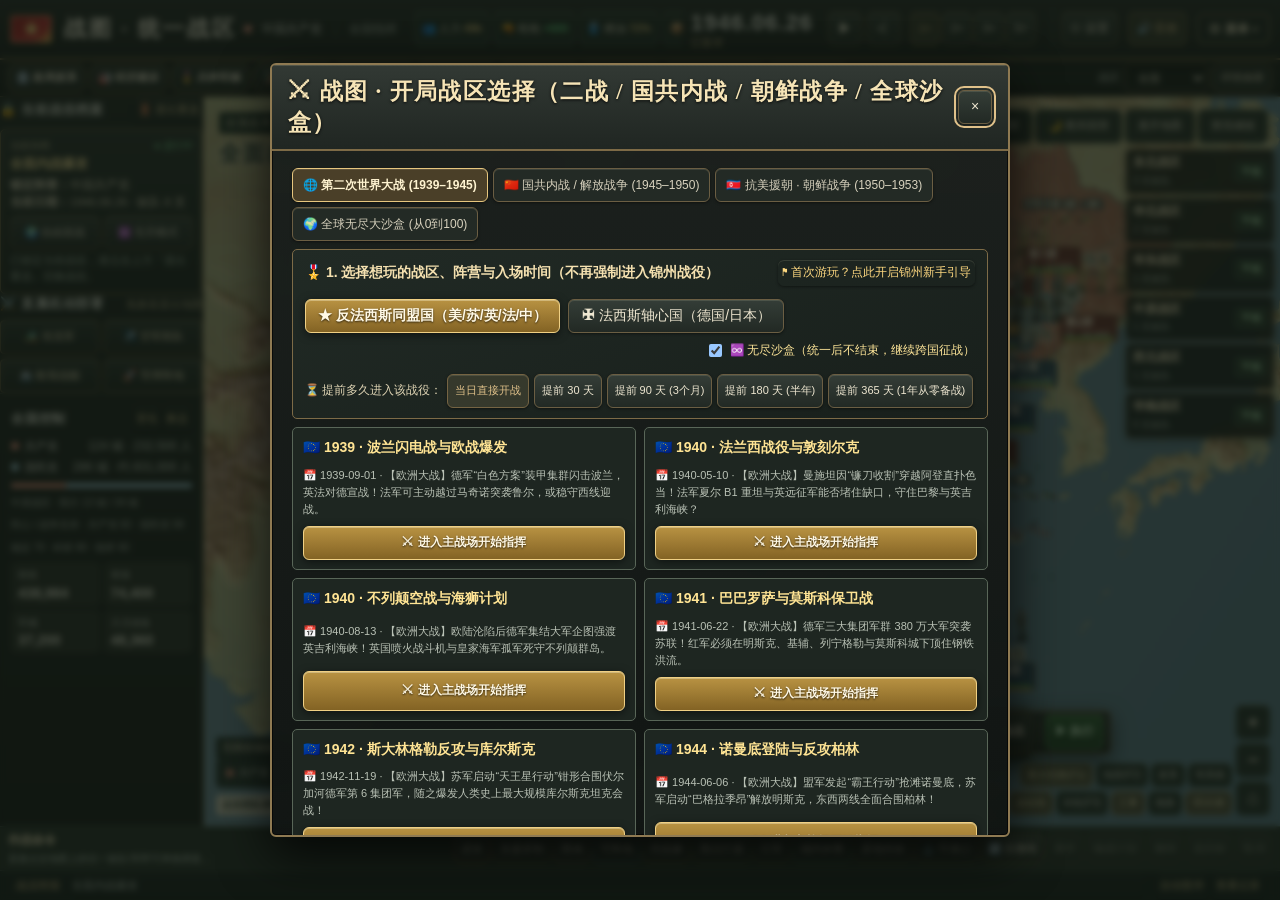
==== commit 410c4e3c: "feat: expand WW2 & global world map to 423 cities and 743 rail/road/sea links (all 50 US states, all" ====
--- a/index.html
+++ b/index.html
@@ -17,6 +17,7 @@
   <script defer src="world-geography.js"></script>
   <script defer src="world-map.js"></script>
   <script defer src="ww2-data.js"></script>
+  <script defer src="world-cities-ext.js"></script>
   <script defer src="korean-war-data.js"></script>
   <script defer src="unified-theaters.js"></script>
   <script defer src="human-3d.js"></script>
--- a/command-room.css
+++ b/command-room.css
@@ -10,8 +10,10 @@
   --ccp: #db8a76;
   --roc: #98bfcd;
 }
+html, body { max-width: 100vw; overflow-x: hidden; }
 body { overflow: hidden; }
-.app { grid-template-rows: 60px auto minmax(0, 1fr) auto 30px; height: 100dvh; min-height: 0; }
+.app { grid-template-rows: 60px auto minmax(0, 1fr) auto 30px; height: 100dvh; min-height: 0; max-width: 100vw; overflow-x: hidden; }
+.app > * { min-width: 0; max-width: 100%; }
 .topbar { grid-template-columns: minmax(190px, auto) minmax(200px, 1fr) auto auto; background: rgba(22, 26, 24, 0.94); border-bottom: 1px solid #8c7853; font-variant-numeric: tabular-nums; backdrop-filter: blur(6px); z-index: 12; }
 .brand-mark { width: 34px; height: 34px; font-size: 22px; }
 .brand h1 { font-size: 22px; }
@@ -22,10 +24,11 @@
 .sys-menu-panel { position: absolute; top: calc(100% + 6px); right: 0; z-index: 40; display: grid; grid-template-columns: repeat(2, minmax(98px, 1fr)); gap: 5px; padding: 8px; border-radius: 6px; border: 1px solid #8c7853; background: rgba(22, 26, 24, 0.94); box-shadow: 0 12px 28px rgba(0, 0, 0, 0.65); backdrop-filter: blur(8px); }
 .sys-menu-panel button { min-height: 28px; font-size: 12px; border-color: #5b6859; background: rgba(36, 44, 39, 0.92); color: #efe8d4; }
 .sys-menu-panel button:hover { border-color: #d8bc7e; }
-.workbar { display: flex; justify-content: space-between; align-items: center; gap: 7px 14px; padding: 5px 13px; background: rgba(22, 26, 24, 0.88); border-bottom: 1px solid rgba(140, 120, 83, 0.65); backdrop-filter: blur(6px); z-index: 10; }
+.workbar { display: flex; justify-content: space-between; align-items: center; gap: 6px 10px; padding: 5px 10px; background: rgba(22, 26, 24, 0.88); border-bottom: 1px solid rgba(140, 120, 83, 0.65); backdrop-filter: blur(6px); z-index: 10; max-width: 100%; overflow: hidden; }
 .workbar-tools, .workbar-region { display: flex; align-items: center; gap: 5px; min-width: 0; }
-.workbar-tools { flex-wrap: nowrap; }
-.workbar button { min-height: 28px; padding-inline: 11px; font-size: 12px; white-space: nowrap; }
+.workbar-tools { flex-wrap: nowrap; overflow-x: auto; scrollbar-width: none; flex: 1 1 auto; }
+.workbar-tools::-webkit-scrollbar { display: none; }
+.workbar button { min-height: 28px; padding-inline: 9px; font-size: 12px; white-space: nowrap; flex: 0 0 auto; }
 .workbar .hoi-core-btn { background: linear-gradient(180deg, rgba(44, 53, 47, 0.92), rgba(29, 36, 32, 0.94)); border: 1px solid #8c7853; color: #f3ead3; font-weight: 600; }
 .workbar .hoi-core-btn:hover { border-color: #e4c684; color: #fff6d9; background: rgba(62, 72, 60, 0.95); }
 .workbar-region { font-size: 11px; color: var(--dim); white-space: nowrap; }
@@ -876,5 +879,47 @@
   background: linear-gradient(180deg, #42371d, #2b2312);
 }
 
-
-
+/* 1366×768 笔记本与中小桌面防横向溢出响应式断点 */
+@media (max-width: 1440px) {
+  .topbar { grid-template-columns: minmax(150px, auto) minmax(140px, 1fr) auto auto; gap: 8px; padding: 0 10px; }
+  .brand small { display: none; }
+  .workbar { padding: 4px 8px; gap: 6px; }
+  .workbar button { padding-inline: 7px; font-size: 11px; }
+  .workspace:not(.map-expanded) { grid-template-columns: 204px minmax(0, 1fr); }
+  .hoi-theaters { width: 148px; right: 6px; }
+  .hoi-theater-card { padding: 4px 6px; font-size: 11px; }
+  .command-deck { padding: 4px 8px; gap: 4px 6px; }
+  .deck-selection { max-width: 210px; }
+  .command-actions button { padding-inline: 6px; font-size: 10.5px; }
+}
+
+/* 390×844 手机竖屏完整适配：地图铺满全宽、按钮绝不单字竖排、零横向溢出 */
+@media (max-width: 760px) {
+  body { overflow-y: auto; overflow-x: hidden; }
+  .app { display: flex; flex-direction: column; height: auto; min-height: 100dvh; width: 100vw; max-width: 100vw; overflow-x: hidden; }
+  .topbar { display: flex; flex-wrap: wrap; align-items: center; justify-content: space-between; gap: 6px; padding: 6px 8px; height: auto; }
+  .top-status { display: none; }
+  .clock-block { width: auto; gap: 6px; }
+  .workbar { flex-wrap: wrap; padding: 4px 6px; gap: 4px; }
+  .workbar-tools { width: 100%; overflow-x: auto; padding-bottom: 2px; }
+  .workbar-region { width: 100%; justify-content: space-between; }
+  .workspace, .workspace:not(.map-expanded) { display: flex; flex-direction: column; width: 100%; max-width: 100vw; }
+  .map-workspace { order: 1; width: 100% !important; min-width: 100%; height: 58dvh; min-height: 360px; }
+  .map-workspace > canvas#map { width: 100% !important; height: 100% !important; display: block; }
+  .rail { order: 2; width: 100%; max-height: none; border-right: 0 !important; border-top: 1px solid #7f6c47; }
+  .hoi-theaters, .map-heading, .map-legend { display: none !important; }
+  .alert-badges { top: 6px; left: 6px; right: auto; flex-wrap: wrap; gap: 4px; max-width: 55%; }
+  .alert-badges button { white-space: nowrap; font-size: 10.5px; padding: 3px 6px; }
+  .map-top-controls { top: 6px; right: 6px; flex-wrap: wrap; justify-content: flex-end; max-width: 48%; gap: 3px; }
+  .map-top-controls button { white-space: nowrap; font-size: 10px; padding: 3px 5px; }
+  .map-layers { bottom: 6px; right: 6px; left: 6px; max-width: calc(100% - 12px); flex-wrap: wrap; gap: 3px; }
+  .map-layers button { white-space: nowrap; font-size: 10px; padding: 2px 5px; }
+  .hoi-battle-plans { display: none !important; }
+  .command-deck { flex-direction: column; align-items: stretch; padding: 5px 6px; gap: 4px; }
+  .deck-selection { max-width: 100%; }
+  .command-actions { justify-content: flex-start; width: 100%; overflow-x: auto; padding-bottom: 2px; }
+  .bottom { padding: 4px 8px; font-size: 10.5px; }
+}
+
+
+
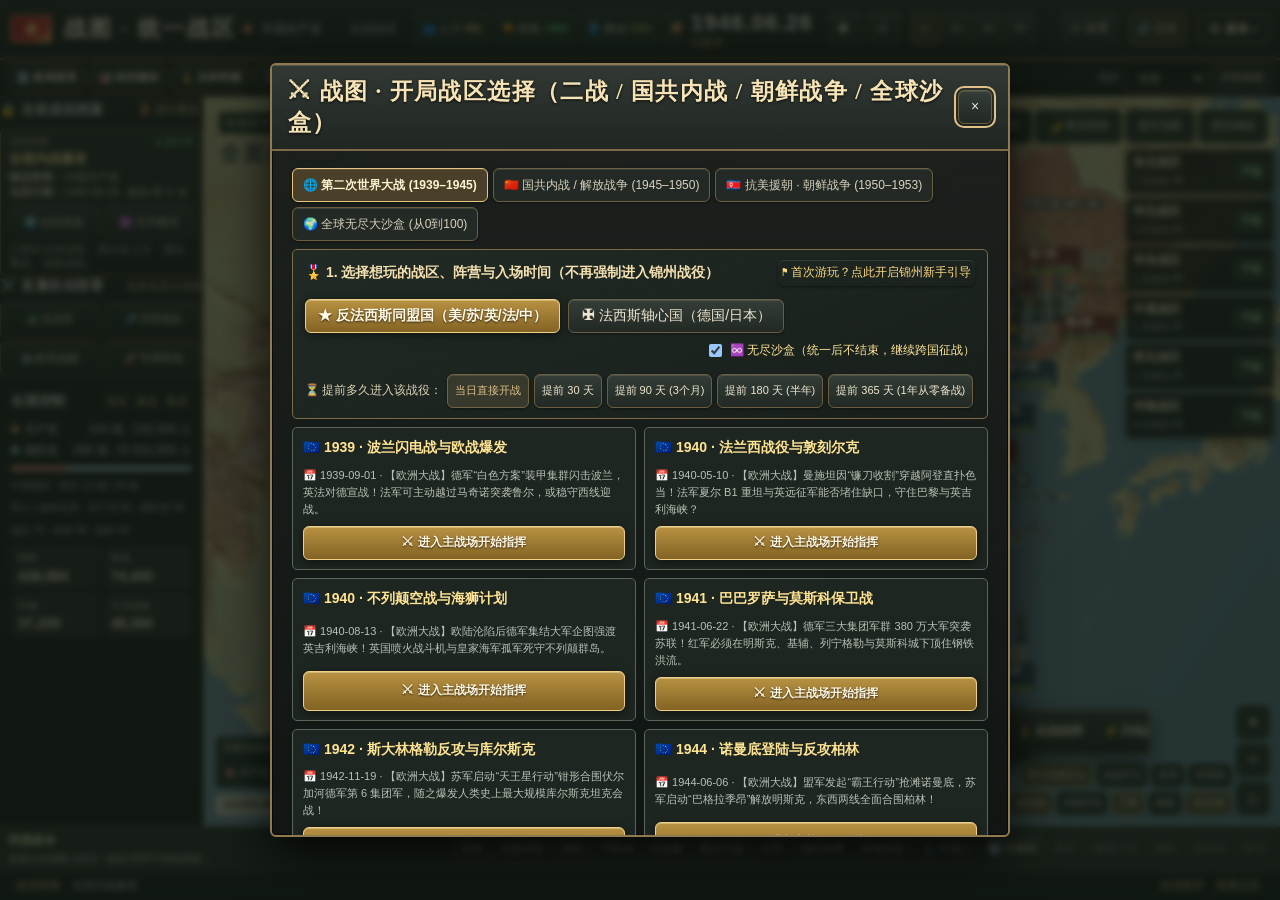
==== commit 7011b15a: "feat: 叛变入口（仅指挥权切换，不改引擎）" ====
--- a/index.html
+++ b/index.html
@@ -29,7 +29,7 @@
   <div class="app">
     <header class="topbar">
       <div class="brand"><span id="hoi-flag-badge" class="hoi-flag-badge ccp" aria-hidden="true">★</span><div><h1>战图 · 统一战区</h1><small>同一游戏畅玩：国共内战 · 二战全球 · 抗美援朝</small></div></div>
-      <div class="top-status"><span id="player-dot" class="dot ccp"></span><span id="player-name">中国共产党</span><span class="divider"></span><span id="scope-label">东北战区</span><div id="hoi-hud-stats" class="hoi-hud-stats" aria-label="国家核心指标"></div></div>
+      <div class="top-status"><span id="player-dot" class="dot ccp"></span><span id="player-name">中国共产党</span><span class="divider"></span><span id="self-banner" class="self-banner" hidden>自成一派 · 不听调遣</span><span id="scope-label">东北战区</span><div id="hoi-hud-stats" class="hoi-hud-stats" aria-label="国家核心指标"></div></div>
       <div class="clock-block">
         <div><time id="date"></time><span class="clock-label" id="clock-label">已暂停</span></div>
         <div class="clock-controls">
@@ -96,7 +96,7 @@
           </div>
         </section>
         <section class="ledger-section">
-          <div class="section-title"><h2>全国控制</h2><div><button class="link-button" type="button" id="territory-report">变化</button><button class="link-button" type="button" id="change-side">换边</button></div></div>
+          <div class="section-title"><h2>全国控制</h2><div><button class="link-button" type="button" id="territory-report">变化</button><button class="link-button" type="button" id="change-side">换边</button><button class="link-button" type="button" id="defect-btn">叛变</button></div></div>
           <div id="standings" class="standings"></div>
           <dl id="resources" class="resources"></dl>
         </section>
--- a/command-room.css
+++ b/command-room.css
@@ -155,6 +155,8 @@
 .hoi-stat-pill:hover { border-color: var(--gold); color: #fff4d1; }
 .hoi-stat-pill b { color: #e6c67e; font-weight: 600; }
 .hoi-stat-pill.warn b { color: #ff8e7a; }
+.self-banner { display: inline-flex; align-items: center; padding: 1px 6px; margin-right: 5px; border-radius: 3px; border: 1px solid #d4a64a; background: #3b2d14; color: #ffe49c; font-size: 10.5px; font-weight: 600; white-space: nowrap; }
+.self-banner[hidden] { display: none; }
 .general-dock { position: absolute; left: 50%; bottom: 66px; transform: translateX(-50%); z-index: 5; display: flex; gap: 5px; max-width: calc(100% - 260px); overflow-x: auto; padding: 4px 6px; border-radius: 7px; border: 1px solid #596959; background: linear-gradient(180deg, #212b25e8, #151d19f2); box-shadow: 0 6px 20px #0d1410b0; backdrop-filter: blur(5px); scrollbar-width: none; }
 .general-dock:empty { display: none; }
 .gen-card { display: flex; align-items: center; gap: 5px; min-width: 106px; max-width: 138px; padding: 3px 6px 3px 4px; border-radius: 5px; border: 1px solid #4d5d50; background: #27342cf0; color: #f1ecd8; text-align: left; cursor: pointer; transition: .12s; }
@@ -843,13 +845,13 @@
   border-right: 1px solid #7f6c47 !important;
 }
 .hoi-lock-card {
-  padding: 8px 9px;
+  padding: 5px 8px;
   border-radius: 5px;
   border: 1px solid #8a754c;
   background: linear-gradient(180deg, #2a332d, #1a211d);
-  font-size: 11.5px;
+  font-size: 11px;
   color: #e6dcc0;
-  line-height: 1.5;
+  line-height: 1.35;
 }
 .hoi-lock-card .lock-title {
   display: flex;
@@ -866,8 +868,8 @@
   gap: 5px;
 }
 .hoi-deploy-grid button {
-  padding: 5px 6px;
-  font-size: 11px;
+  padding: 3px 5px;
+  font-size: 10.5px;
   border-radius: 4px;
   border: 1px solid #786643;
   background: linear-gradient(180deg, #2c362f, #1d2420);
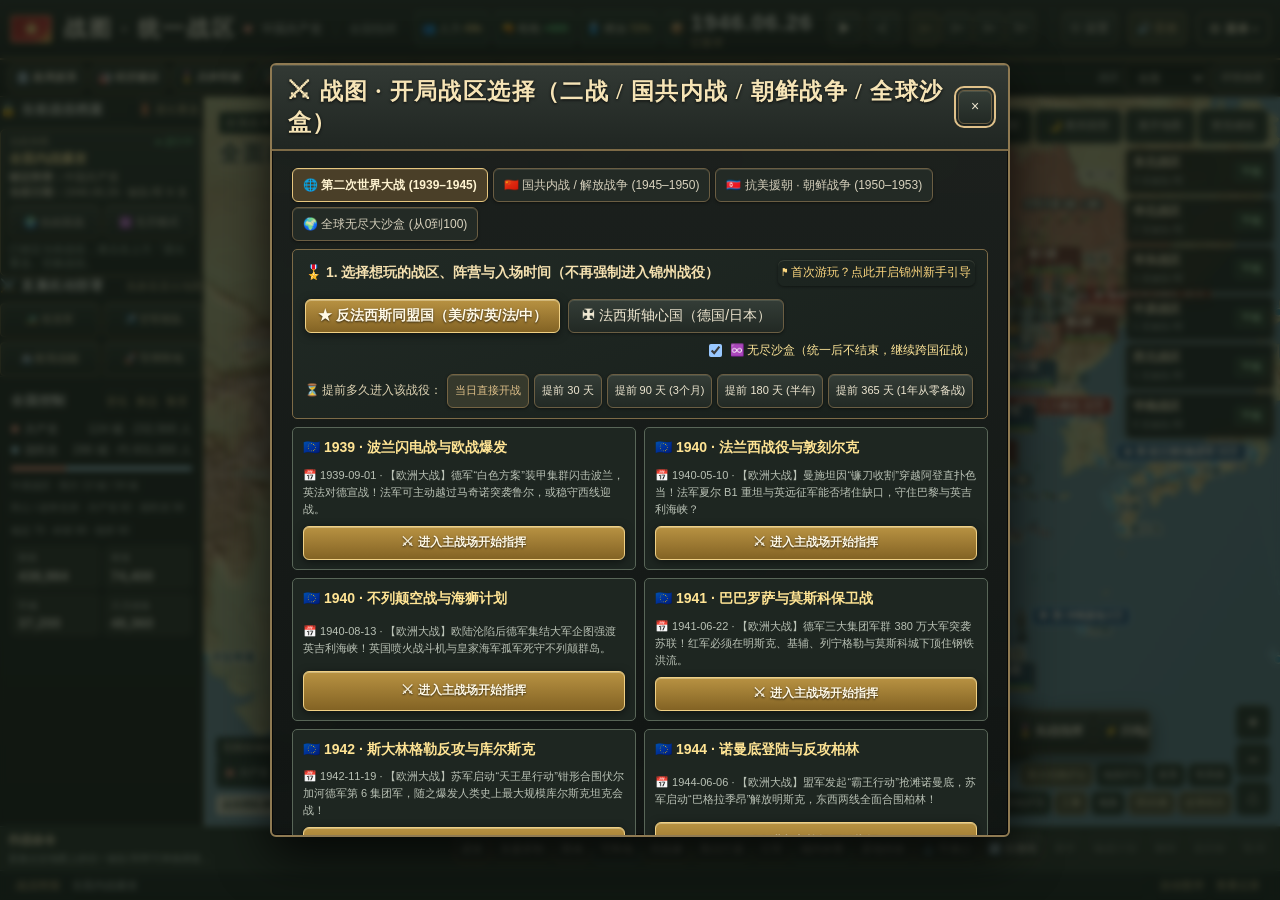
==== commit e7ffce0c: "feat: 朝鲜战争与国共内战接入全球高精底图、重大城市港口与全球布兵图" ====
--- a/index.html
+++ b/index.html
@@ -111,14 +111,14 @@
         </div>
         <section id="battle-hud" class="battle-hud" aria-label="战场指挥" hidden></section>
         <div class="map-top-controls" aria-label="地图视角">
-          <button type="button" id="national-view">全国</button><button type="button" id="theater-view">战区</button><button type="button" id="detail-view" title="放大查看选中部队或城镇周边">局部</button>
+          <button type="button" id="global-view" title="一键缩放到全球战略视野，查看全球布兵与重大城市港口">全球</button><button type="button" id="national-view">全国</button><button type="button" id="theater-view">战区</button><button type="button" id="detail-view" title="放大查看选中部队或城镇周边">局部</button>
           <button type="button" id="night-toggle" aria-pressed="false" title="切换昼间姿态与夜间宿营睡觉姿态">🌙 夜间宿营</button>
           <button type="button" id="map-expand" aria-pressed="false" title="隐藏左侧栏，全屏沙盘视角">展开地图</button>
           <button type="button" id="find-city">查找城镇</button>
         </div>
         <div class="map-layers" aria-label="地图图层">
           <div class="map-layer-modes"><button type="button" data-layer="situation" aria-pressed="true" title="根据游戏城镇控制权推算的势力范围，非历史边界">势力范围(F1)</button><button type="button" data-layer="terrain" aria-pressed="false" title="F2 地形图">地形(F2)</button><button type="button" data-layer="faction" aria-pressed="false" title="根据驻军派系推算，非确切行政疆界">派系</button><button type="button" data-layer="contour" aria-pressed="false">等高线</button></div>
-          <div class="map-layer-toggles"><button type="button" data-overlay="terrainBack" aria-pressed="true" title="在势力范围下显示地形，可独立关闭">地形底图</button><button type="button" data-overlay="rail" aria-pressed="true">铁路</button><button type="button" data-overlay="province" aria-pressed="true" title="现代省界参照">省界</button><button type="button" data-overlay="battle" aria-pressed="true" title="史料中的主要地点和大致方向">战役线</button><button type="button" data-overlay="supply" aria-pressed="false" title="F3 蓝区补给充足、黄区偏紧、红区断粮">补给(F3)</button><button type="button" data-overlay="fort" aria-pressed="true" title="已修筑的工事">工事</button><button type="button" data-overlay="maritime" aria-pressed="false">海路</button><button type="button" data-overlay="models3d" aria-pressed="true" title="显示或隐藏地图上的三维兵模">3D兵模</button></div>
+          <div class="map-layer-toggles"><button type="button" data-overlay="terrainBack" aria-pressed="true" title="在势力范围下显示地形，可独立关闭">地形底图</button><button type="button" data-overlay="rail" aria-pressed="true">铁路</button><button type="button" data-overlay="province" aria-pressed="true" title="现代省界参照">省界</button><button type="button" data-overlay="battle" aria-pressed="true" title="史料中的主要地点和大致方向">战役线</button><button type="button" data-overlay="supply" aria-pressed="false" title="F3 蓝区补给充足、黄区偏紧、红区断粮">补给(F3)</button><button type="button" data-overlay="fort" aria-pressed="true" title="已修筑的工事">工事</button><button type="button" data-overlay="maritime" aria-pressed="false">海路</button><button type="button" data-overlay="models3d" aria-pressed="true" title="显示或隐藏地图上的三维兵模">3D兵模</button><button type="button" data-overlay="globalLayer" aria-pressed="true" title="显示或隐藏全球重大城市港口与全球布兵图">全球布兵</button></div>
         </div>
         <div id="hoi-theaters" class="hoi-theaters" aria-label="战区速览"></div>
         <div id="hoi-battle-plans" class="hoi-battle-plans" aria-label="HOI4 地图战术指令条"></div>
--- a/command-room.css
+++ b/command-room.css
@@ -923,5 +923,129 @@
   .bottom { padding: 4px 8px; font-size: 10.5px; }
 }
 
-
-
+/* 兵临城下 · 招降与起义卡片面板 */
+.defect-panel-section {
+  margin: 12px 0 8px;
+}
+.defect-panel-head h3 {
+  margin: 0 0 3px;
+}
+.defect-panel-head .subtext {
+  margin: 0 0 8px;
+}
+.defect-panel-grid {
+  display: grid;
+  grid-template-columns: repeat(auto-fit, minmax(270px, 1fr));
+  gap: 8px;
+}
+.defect-faction-card {
+  display: flex;
+  flex-direction: column;
+  gap: 6px;
+  min-width: 0;
+  padding: 9px 10px;
+}
+.defect-faction-head {
+  display: flex;
+  justify-content: space-between;
+  align-items: flex-start;
+  gap: 8px;
+}
+.defect-faction-head h4 {
+  margin: 0;
+  font-size: 13px;
+  color: #f4e6be;
+  word-break: break-word;
+}
+.defect-faction-sub {
+  margin: 2px 0 0;
+  font-size: 11px;
+  color: #c5baa0;
+  word-break: break-word;
+}
+.defect-beiping-note {
+  margin: 0;
+  padding: 3px 6px;
+  border-radius: 4px;
+  border-left: 2px solid #e6c26b;
+  background: rgba(230, 194, 107, 0.12);
+  font-size: 11px;
+  color: #f3d68a;
+}
+.defect-unit-list {
+  list-style: none;
+  margin: 0;
+  padding: 0;
+  display: grid;
+  gap: 5px;
+}
+.defect-unit-row {
+  display: flex;
+  justify-content: space-between;
+  align-items: center;
+  gap: 6px;
+  padding-top: 5px;
+  border-top: 1px solid rgba(160, 145, 110, 0.18);
+  min-width: 0;
+}
+.defect-unit-meta {
+  display: flex;
+  flex-direction: column;
+  min-width: 0;
+}
+.defect-unit-meta strong {
+  font-size: 12px;
+  color: #efe4c8;
+  word-break: break-word;
+}
+.defect-unit-meta span {
+  font-size: 11px;
+  color: #bfb59b;
+}
+.defect-unit-act {
+  display: flex;
+  align-items: center;
+  gap: 5px;
+  flex-shrink: 0;
+}
+.defect-unit-more {
+  font-size: 11px;
+  color: #bfb59b;
+  padding-top: 3px;
+}
+.defect-tier {
+  display: inline-block;
+  padding: 2px 6px;
+  border-radius: 4px;
+  font-size: 10.5px;
+  font-weight: 600;
+  white-space: nowrap;
+}
+.defect-tier.is-high {
+  background: rgba(74, 158, 96, 0.24);
+  border: 1px solid #59b372;
+  color: #b7f2c7;
+}
+.defect-tier.is-mid {
+  background: rgba(214, 166, 68, 0.22);
+  border: 1px solid #d4a648;
+  color: #fae09c;
+}
+.defect-tier.is-low {
+  background: rgba(196, 94, 72, 0.22);
+  border: 1px solid #c45e48;
+  color: #f5b9ab;
+}
+.defect-tier.is-blocked {
+  background: rgba(130, 124, 112, 0.2);
+  border: 1px solid #7d776a;
+  color: #ccc4b4;
+}
+.defect-recruit-btn {
+  padding: 3px 8px;
+  font-size: 11px;
+  white-space: nowrap;
+}
+
+
+
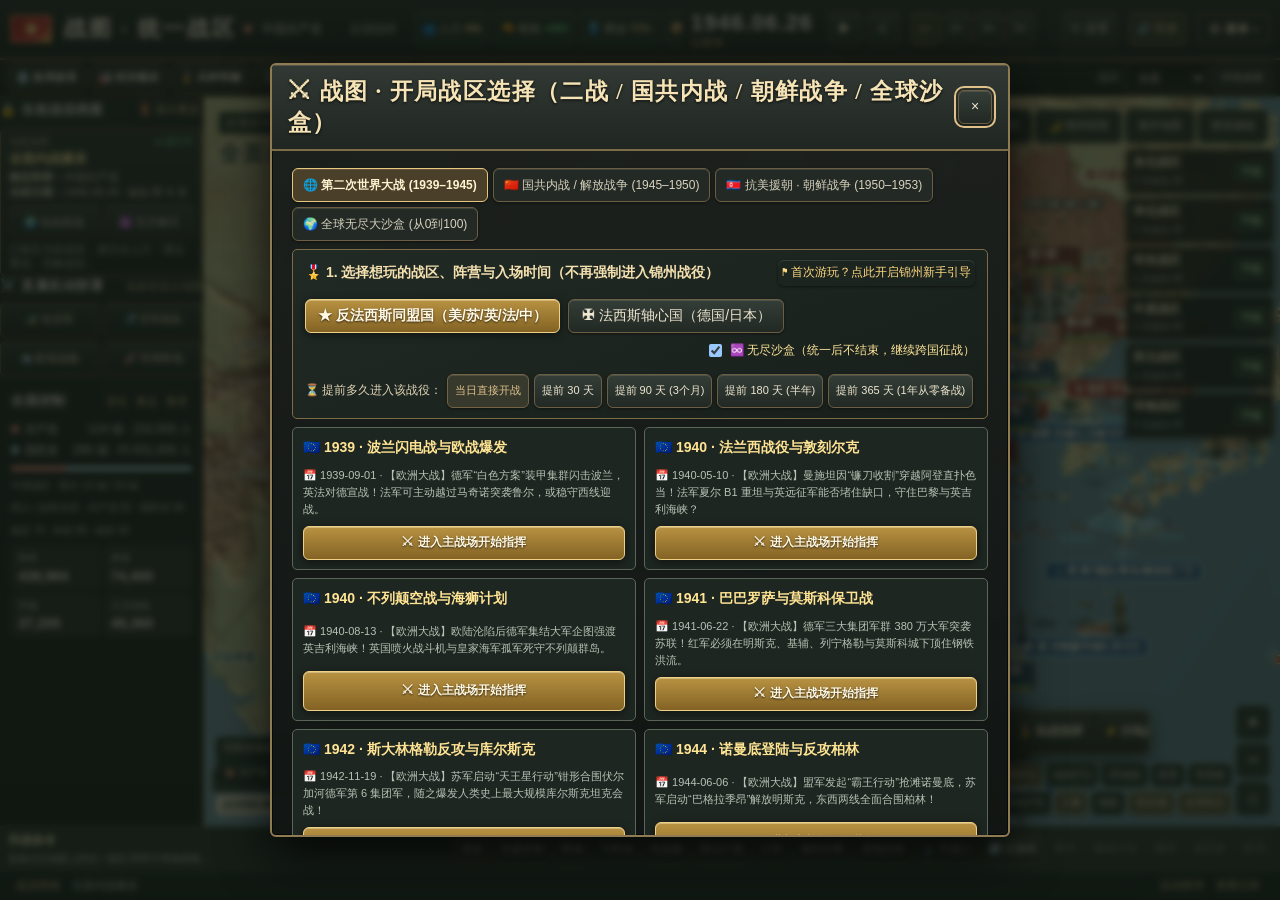
==== commit e70326b0: "feat: 三战区升级24000倍谷歌地图级无极缩放、3D立体地形模式、动态比例尺与1937-1953历史微观细节" ====
--- a/index.html
+++ b/index.html
@@ -117,7 +117,7 @@
           <button type="button" id="find-city">查找城镇</button>
         </div>
         <div class="map-layers" aria-label="地图图层">
-          <div class="map-layer-modes"><button type="button" data-layer="situation" aria-pressed="true" title="根据游戏城镇控制权推算的势力范围，非历史边界">势力范围(F1)</button><button type="button" data-layer="terrain" aria-pressed="false" title="F2 地形图">地形(F2)</button><button type="button" data-layer="faction" aria-pressed="false" title="根据驻军派系推算，非确切行政疆界">派系</button><button type="button" data-layer="contour" aria-pressed="false">等高线</button></div>
+          <div class="map-layer-modes"><button type="button" data-layer="situation" aria-pressed="true" title="根据游戏城镇控制权推算的势力范围，非历史边界">势力范围(F1)</button><button type="button" data-layer="terrain" aria-pressed="false" title="F2 地形图">地形(F2)</button><button type="button" data-layer="terrain3d" aria-pressed="false" title="三维立体山体光影、高地标高与1937-1953年代微观地形">3D地形</button><button type="button" data-layer="faction" aria-pressed="false" title="根据驻军派系推算，非确切行政疆界">派系</button><button type="button" data-layer="contour" aria-pressed="false">等高线</button></div>
           <div class="map-layer-toggles"><button type="button" data-overlay="terrainBack" aria-pressed="true" title="在势力范围下显示地形，可独立关闭">地形底图</button><button type="button" data-overlay="rail" aria-pressed="true">铁路</button><button type="button" data-overlay="province" aria-pressed="true" title="现代省界参照">省界</button><button type="button" data-overlay="battle" aria-pressed="true" title="史料中的主要地点和大致方向">战役线</button><button type="button" data-overlay="supply" aria-pressed="false" title="F3 蓝区补给充足、黄区偏紧、红区断粮">补给(F3)</button><button type="button" data-overlay="fort" aria-pressed="true" title="已修筑的工事">工事</button><button type="button" data-overlay="maritime" aria-pressed="false">海路</button><button type="button" data-overlay="models3d" aria-pressed="true" title="显示或隐藏地图上的三维兵模">3D兵模</button><button type="button" data-overlay="globalLayer" aria-pressed="true" title="显示或隐藏全球重大城市港口与全球布兵图">全球布兵</button></div>
         </div>
         <div id="hoi-theaters" class="hoi-theaters" aria-label="战区速览"></div>
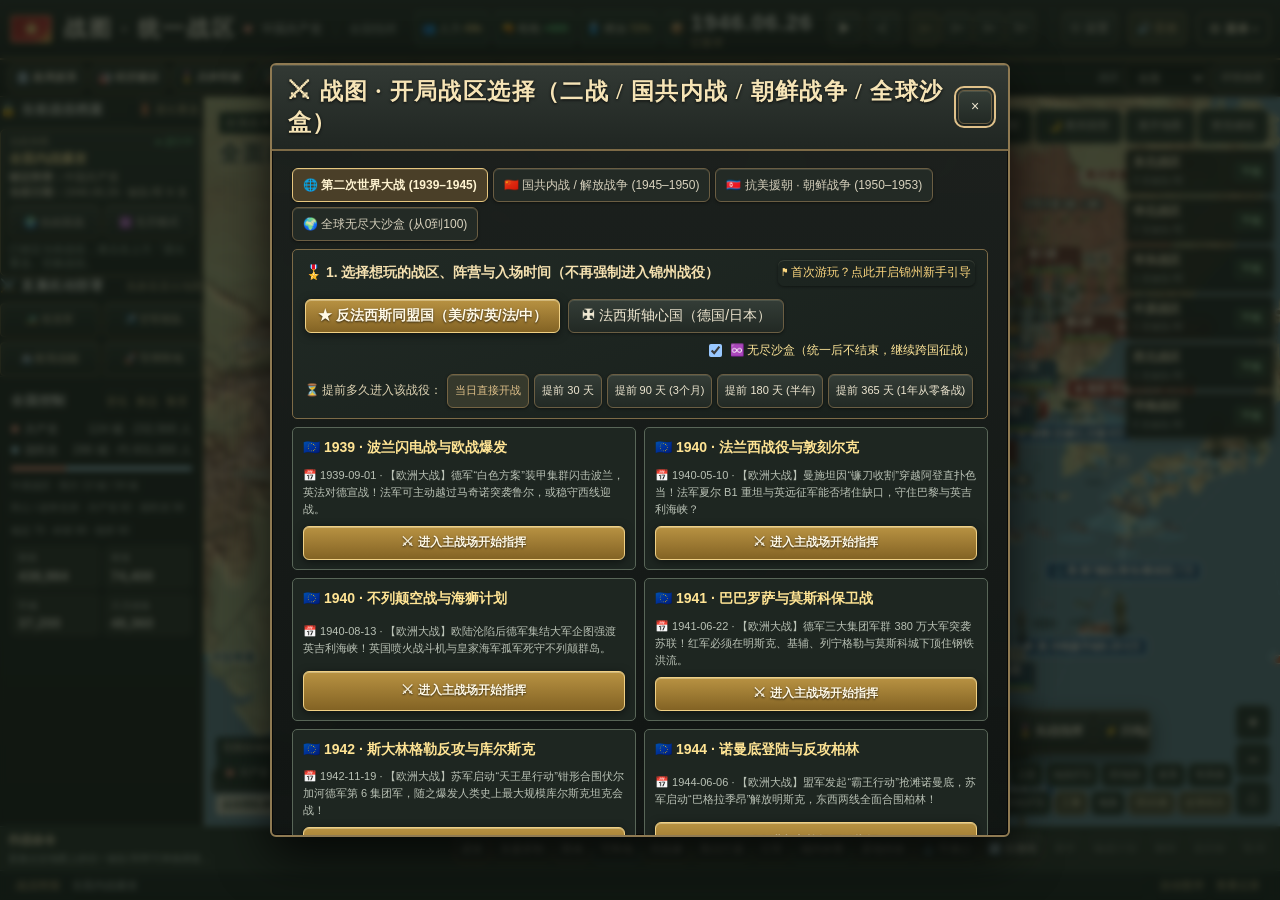
==== commit 09354499: "feat: 接入高清全球实景卫星地图（对齐八九/谷歌卫星图、金色国界、实时经纬度、360°无限循环与离线降级）" ====
--- a/index.html
+++ b/index.html
@@ -117,8 +117,8 @@
           <button type="button" id="find-city">查找城镇</button>
         </div>
         <div class="map-layers" aria-label="地图图层">
-          <div class="map-layer-modes"><button type="button" data-layer="situation" aria-pressed="true" title="根据游戏城镇控制权推算的势力范围，非历史边界">势力范围(F1)</button><button type="button" data-layer="terrain" aria-pressed="false" title="F2 地形图">地形(F2)</button><button type="button" data-layer="terrain3d" aria-pressed="false" title="三维立体山体光影、高地标高与1937-1953年代微观地形">3D地形</button><button type="button" data-layer="faction" aria-pressed="false" title="根据驻军派系推算，非确切行政疆界">派系</button><button type="button" data-layer="contour" aria-pressed="false">等高线</button></div>
-          <div class="map-layer-toggles"><button type="button" data-overlay="terrainBack" aria-pressed="true" title="在势力范围下显示地形，可独立关闭">地形底图</button><button type="button" data-overlay="rail" aria-pressed="true">铁路</button><button type="button" data-overlay="province" aria-pressed="true" title="现代省界参照">省界</button><button type="button" data-overlay="battle" aria-pressed="true" title="史料中的主要地点和大致方向">战役线</button><button type="button" data-overlay="supply" aria-pressed="false" title="F3 蓝区补给充足、黄区偏紧、红区断粮">补给(F3)</button><button type="button" data-overlay="fort" aria-pressed="true" title="已修筑的工事">工事</button><button type="button" data-overlay="maritime" aria-pressed="false">海路</button><button type="button" data-overlay="models3d" aria-pressed="true" title="显示或隐藏地图上的三维兵模">3D兵模</button><button type="button" data-overlay="globalLayer" aria-pressed="true" title="显示或隐藏全球重大城市港口与全球布兵图">全球布兵</button></div>
+          <div class="map-layer-modes"><button type="button" data-layer="situation" aria-pressed="true" title="根据游戏城镇控制权推算的势力范围，非历史边界">势力范围(F1)</button><button type="button" data-layer="satellite" aria-pressed="false" title="高清全球实景卫星地图（对齐八九/谷歌卫星图）">卫星</button><button type="button" data-layer="terrain" aria-pressed="false" title="F2 地形图">地形(F2)</button><button type="button" data-layer="terrain3d" aria-pressed="false" title="三维立体山体光影、高地标高与1937-1953年代微观地形">3D地形</button><button type="button" data-layer="faction" aria-pressed="false" title="根据驻军派系推算，非确切行政疆界">派系</button><button type="button" data-layer="contour" aria-pressed="false">等高线</button></div>
+          <div class="map-layer-toggles"><button type="button" data-overlay="satellite" aria-pressed="true" title="在势力范围与3D地形下叠加真实高清卫星实景底图">卫星底图</button><button type="button" data-overlay="terrainBack" aria-pressed="true" title="在势力范围下显示地形，可独立关闭">地形底图</button><button type="button" data-overlay="rail" aria-pressed="true">铁路</button><button type="button" data-overlay="province" aria-pressed="true" title="现代省界参照">省界</button><button type="button" data-overlay="battle" aria-pressed="true" title="史料中的主要地点和大致方向">战役线</button><button type="button" data-overlay="supply" aria-pressed="false" title="F3 蓝区补给充足、黄区偏紧、红区断粮">补给(F3)</button><button type="button" data-overlay="fort" aria-pressed="true" title="已修筑的工事">工事</button><button type="button" data-overlay="maritime" aria-pressed="false">海路</button><button type="button" data-overlay="models3d" aria-pressed="true" title="显示或隐藏地图上的三维兵模">3D兵模</button><button type="button" data-overlay="globalLayer" aria-pressed="true" title="显示或隐藏全球重大城市港口与全球布兵图">全球布兵</button></div>
         </div>
         <div id="hoi-theaters" class="hoi-theaters" aria-label="战区速览"></div>
         <div id="hoi-battle-plans" class="hoi-battle-plans" aria-label="HOI4 地图战术指令条"></div>
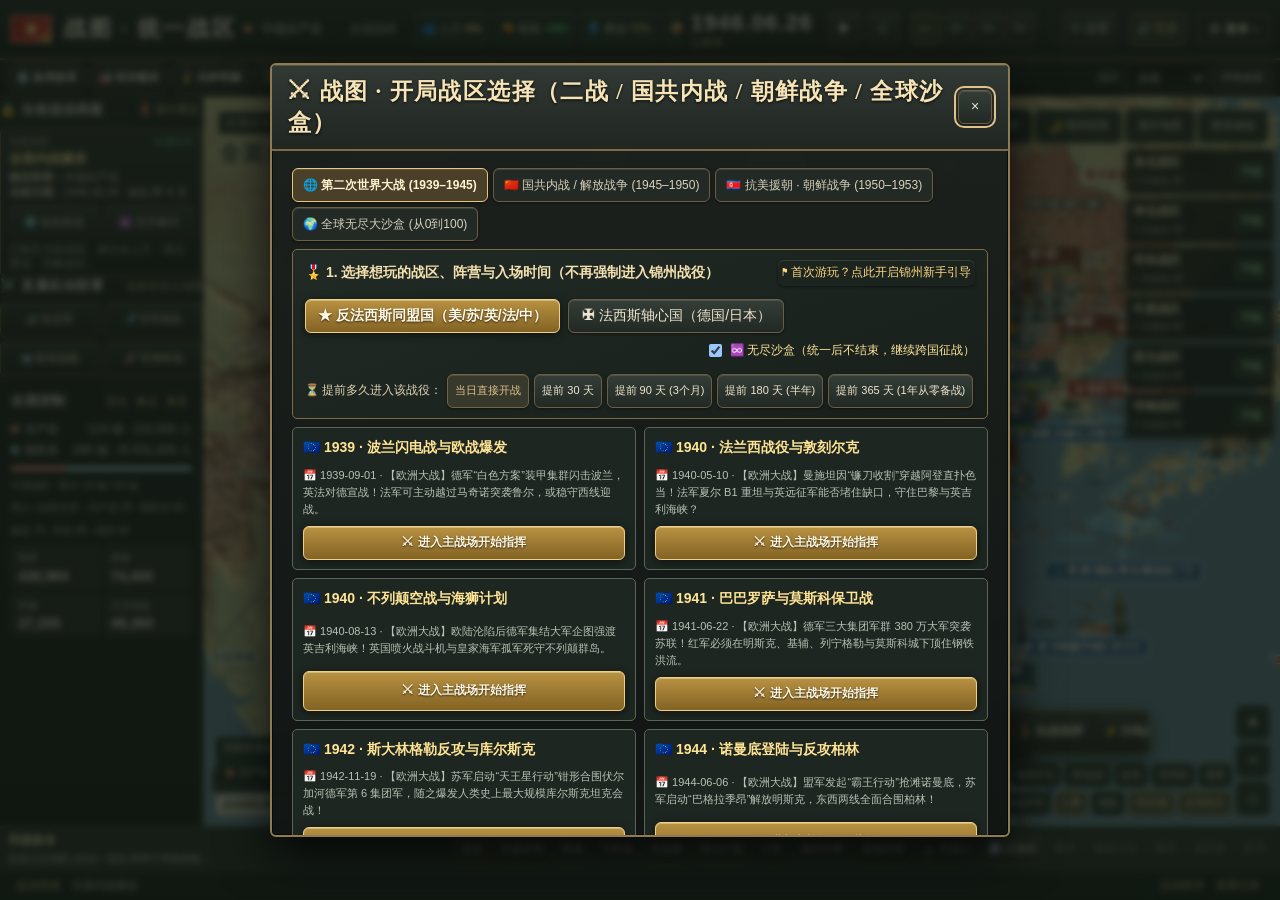
==== commit c071a78a: "feat(map): 新增「素图」浅灰底图，提升卫星与等高线的清晰度 - 新增 clean 图层：Esri Light Gray Base（z16），不叠加地形阴影与历史微观细节，   势力色压薄一档" ====
--- a/index.html
+++ b/index.html
@@ -117,7 +117,7 @@
           <button type="button" id="find-city">查找城镇</button>
         </div>
         <div class="map-layers" aria-label="地图图层">
-          <div class="map-layer-modes"><button type="button" data-layer="situation" aria-pressed="true" title="根据游戏城镇控制权推算的势力范围，非历史边界">势力范围(F1)</button><button type="button" data-layer="satellite" aria-pressed="false" title="高清全球实景卫星地图（对齐八九/谷歌卫星图）">卫星</button><button type="button" data-layer="terrain" aria-pressed="false" title="F2 地形图">地形(F2)</button><button type="button" data-layer="terrain3d" aria-pressed="false" title="三维立体山体光影、高地标高与1937-1953年代微观地形">3D地形</button><button type="button" data-layer="faction" aria-pressed="false" title="根据驻军派系推算，非确切行政疆界">派系</button><button type="button" data-layer="contour" aria-pressed="false">等高线</button></div>
+          <div class="map-layer-modes"><button type="button" data-layer="situation" aria-pressed="true" title="根据游戏城镇控制权推算的势力范围，非历史边界">势力范围(F1)</button><button type="button" data-layer="satellite" aria-pressed="false" title="高清全球实景卫星地图（对齐八九/谷歌卫星图）">卫星</button><button type="button" data-layer="terrain" aria-pressed="false" title="F2 地形图">地形(F2)</button><button type="button" data-layer="terrain3d" aria-pressed="false" title="三维立体山体光影、高地标高与1937-1953年代微观地形">3D地形</button><button type="button" data-layer="faction" aria-pressed="false" title="根据驻军派系推算，非确切行政疆界">派系</button><button type="button" data-layer="contour" aria-pressed="false">等高线</button><button type="button" data-layer="clean" aria-pressed="false" title="浅灰素图：无地形阴影与密集地名，势力色与部队标记最清晰，适合调兵">素图</button></div>
           <div class="map-layer-toggles"><button type="button" data-overlay="satellite" aria-pressed="true" title="在势力范围与3D地形下叠加真实高清卫星实景底图">卫星底图</button><button type="button" data-overlay="terrainBack" aria-pressed="true" title="在势力范围下显示地形，可独立关闭">地形底图</button><button type="button" data-overlay="rail" aria-pressed="true">铁路</button><button type="button" data-overlay="province" aria-pressed="true" title="现代省界参照">省界</button><button type="button" data-overlay="battle" aria-pressed="true" title="史料中的主要地点和大致方向">战役线</button><button type="button" data-overlay="supply" aria-pressed="false" title="F3 蓝区补给充足、黄区偏紧、红区断粮">补给(F3)</button><button type="button" data-overlay="fort" aria-pressed="true" title="已修筑的工事">工事</button><button type="button" data-overlay="maritime" aria-pressed="false">海路</button><button type="button" data-overlay="models3d" aria-pressed="true" title="显示或隐藏地图上的三维兵模">3D兵模</button><button type="button" data-overlay="globalLayer" aria-pressed="true" title="显示或隐藏全球重大城市港口与全球布兵图">全球布兵</button></div>
         </div>
         <div id="hoi-theaters" class="hoi-theaters" aria-label="战区速览"></div>
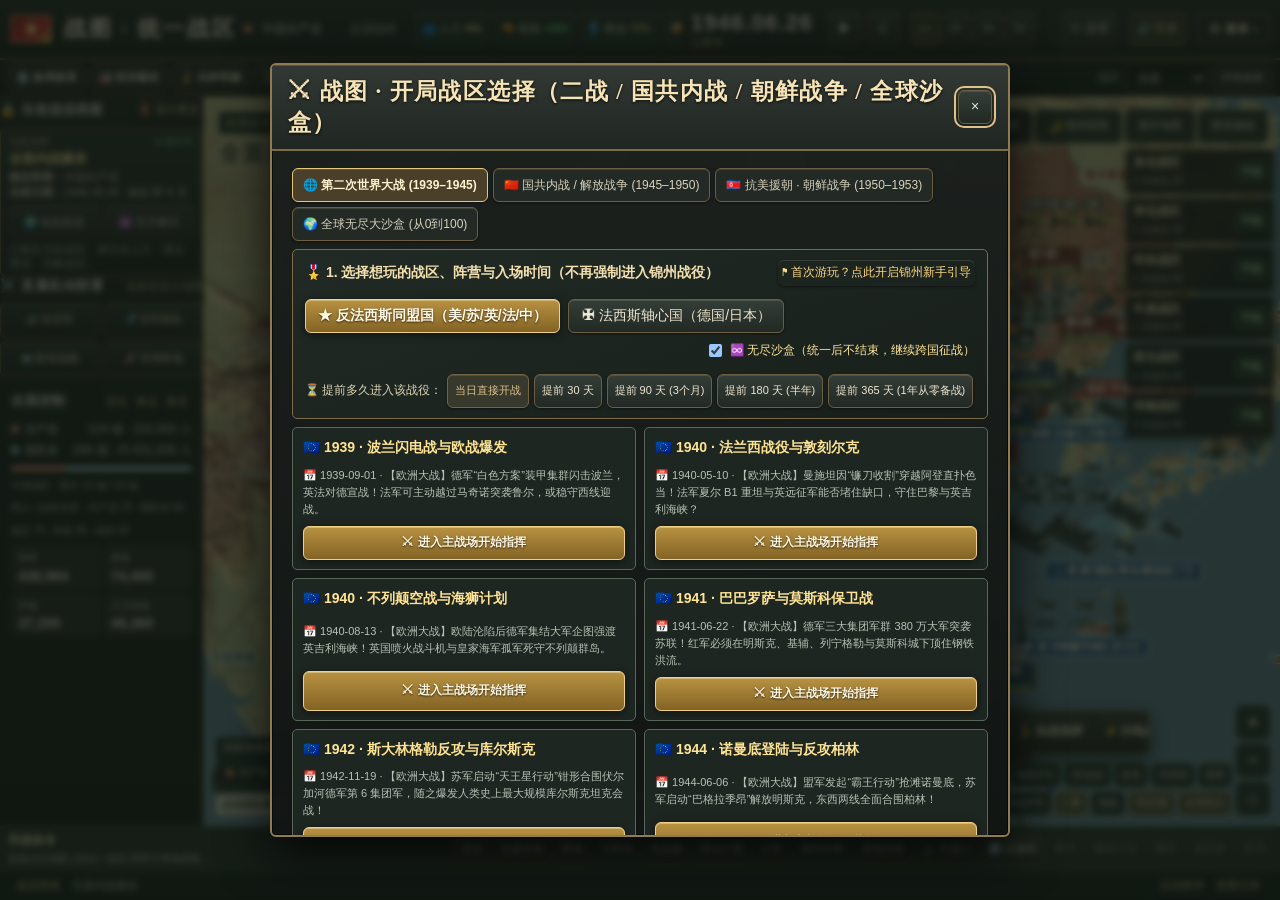
==== commit 6605d81d: "feat(3d): 重装备改用 model-review 模型库；详情抽屉不再遮挡图层按钮 一、详情抽屉（侧边框挡按钮） - 宽屏（>1100px）时 .inspector 改成网格第三列，展开时地图" ====
--- a/index.html
+++ b/index.html
@@ -20,6 +20,7 @@
   <script defer src="world-cities-ext.js"></script>
   <script defer src="korean-war-data.js"></script>
   <script defer src="unified-theaters.js"></script>
+  <script defer src="models-3d.js"></script>
   <script defer src="human-3d.js"></script>
   <script defer src="map.js"></script>
   <script defer src="save-store.js"></script>
--- a/command-room.css
+++ b/command-room.css
@@ -94,8 +94,12 @@
 .map-legend .sea-key { border-top-color: #91c9e4; }
 .map-help { left: 12px; bottom: 11px; background: #e4dcc2e8; color: #29382e; border-radius: 3px; padding: 2px 6px; text-shadow: none; max-width: 310px; }
 .map-zoom { bottom: 11px; right: 10px; }
-.inspector { position: absolute; top: 0; right: 0; bottom: 0; width: min(312px, 90vw); z-index: 9; display: grid; grid-template-rows: 42px minmax(0, 1fr); overflow: hidden; background: rgba(22, 26, 24, 0.88); border-left: 1px solid #8c7853; box-shadow: -8px 0 28px rgba(0, 0, 0, 0.55); backdrop-filter: blur(6px); transition: transform .18s ease, opacity .16s ease; font-variant-numeric: tabular-nums; }
-.inspector.is-hidden { transform: translateX(102%); opacity: 0; pointer-events: none; }
+/* 详情抽屉占独立一列：展开时把地图挤窄，不再压住右下角图层按钮、兵牌与图例 */
+.workspace.inspector-open { grid-template-columns: 208px minmax(0, 1fr) clamp(272px, 22vw, 336px); }
+.workspace.map-expanded.inspector-open { grid-template-columns: minmax(0, 1fr) clamp(272px, 22vw, 336px); }
+.inspector { position: relative; inset: auto; width: auto; min-width: 0; z-index: 9; display: none; grid-template-rows: 42px minmax(0, 1fr); overflow: hidden; background: rgba(22, 26, 24, 0.94); border-left: 1px solid #8c7853; box-shadow: -4px 0 16px rgba(0, 0, 0, 0.35); font-variant-numeric: tabular-nums; }
+.workspace.inspector-open > .inspector { display: grid; }
+.inspector.is-hidden { transform: none; opacity: 1; pointer-events: none; }
 .inspector-tabs { padding: 6px 8px 0; display: flex; align-items: center; gap: 4px; border-bottom: 1px solid rgba(140, 120, 83, 0.45); }
 .inspector-close { margin-left: auto; min-width: 26px; min-height: 26px; padding: 0 6px; border: 1px solid #8c7853; background: rgba(34, 41, 36, 0.9); color: #f0e0b6; font-size: 15px; line-height: 1; cursor: pointer; }
 .inspector-body { overflow: auto; min-height: 0; padding: 9px; scrollbar-width: thin; }
@@ -410,7 +414,8 @@
 .tally-grid span { color: var(--dim); font-size: 10px; }
 .tally-grid strong { color: #f0e2bd; font-size: 13px; }
 @media (max-width: 1100px) {
-  .workspace { grid-template-columns: 192px minmax(0, 1fr) 269px; }
+  .workspace { grid-template-columns: 192px minmax(0, 1fr); }
+  .workspace.inspector-open { grid-template-columns: 192px minmax(0, 1fr) clamp(252px, 30vw, 300px); }
   .workbar button { padding-inline: 6px; font-size: 11px; }
   .topbar { grid-template-columns: minmax(155px, 1fr) auto auto auto; }
   .command-actions button { padding-inline: 6px; }
@@ -437,11 +442,15 @@
   .workbar { padding: 4px 6px; }
   .workbar-tools, .workbar-region { gap: 3px; }
   #mobile-scenarios, #mobile-inspector { display: inline-block; }
-  .workspace { grid-template-columns: minmax(0, 1fr); }
+  .workspace, .workspace.inspector-open, .workspace.map-expanded.inspector-open { grid-template-columns: minmax(0, 1fr); }
   .workspace .map-workspace { grid-area: 1 / 1; }
   .workspace .rail { display: none; }
   .workspace .inspector { display: none; position: absolute; inset: 0 0 0 auto; width: min(290px, 81%); box-shadow: -12px 0 42px #141b16a0; }
   .workspace .inspector.is-open { display: grid; }
+  /* 浮层抽屉会盖住右下角控件，展开时把图层条与缩放键整体左移 */
+  .workspace.inspector-open .map-layers { left: 8px; right: auto; justify-items: start; max-width: calc(100% - min(290px, 81%) - 20px); }
+  .workspace.inspector-open .map-zoom { right: calc(min(290px, 81%) + 10px); }
+  .workspace.inspector-open .territory-note { display: none; }
   .map-top-controls button { padding-inline: 8px; font-size: 10px; }
   .command-deck { flex-wrap: wrap; justify-content: start; padding: 4px 6px; }
   .command-actions { justify-content: start; }
@@ -1049,3 +1058,22 @@
 
 
 
+
+/* ===== 详情抽屉布局（放在文件末尾，压过 .workspace:not(.map-expanded) 等同权重规则） ===== */
+.workspace.inspector-open { grid-template-columns: 208px minmax(0, 1fr) clamp(272px, 22vw, 336px); }
+.workspace.map-expanded.inspector-open { grid-template-columns: minmax(0, 1fr) clamp(272px, 22vw, 336px); }
+@media (max-width: 1100px) {
+  /* 中等宽度：地图本来就窄，抽屉改回浮层，但把右下角图层条与缩放键整体让开 */
+  .workspace.inspector-open, .workspace.map-expanded.inspector-open { grid-template-columns: 192px minmax(0, 1fr); }
+  .workspace .inspector { position: absolute; inset: 0 0 0 auto; width: clamp(252px, 30vw, 300px); box-shadow: -12px 0 40px #141b16a0; }
+  /* 抽屉展开时图层条挪到地图左侧，避免与右下角缩放键挤在一起 */
+  .workspace.inspector-open .map-layers { left: 10px; right: auto; justify-items: start; max-width: calc(100% - clamp(252px, 30vw, 300px) - 24px); }
+  .workspace.inspector-open .map-zoom { right: calc(clamp(252px, 30vw, 300px) + 10px); }
+  .workspace.inspector-open .territory-note { display: none; }
+}
+@media (max-width: 820px) {
+  .workspace.inspector-open, .workspace.map-expanded.inspector-open { grid-template-columns: minmax(0, 1fr); }
+  .workspace .inspector { width: min(290px, 81%); }
+  .workspace.inspector-open .map-layers { left: 8px; right: auto; justify-items: start; max-width: calc(100% - min(290px, 81%) - 20px); }
+  .workspace.inspector-open .map-zoom { right: calc(min(290px, 81%) + 10px); }
+}
